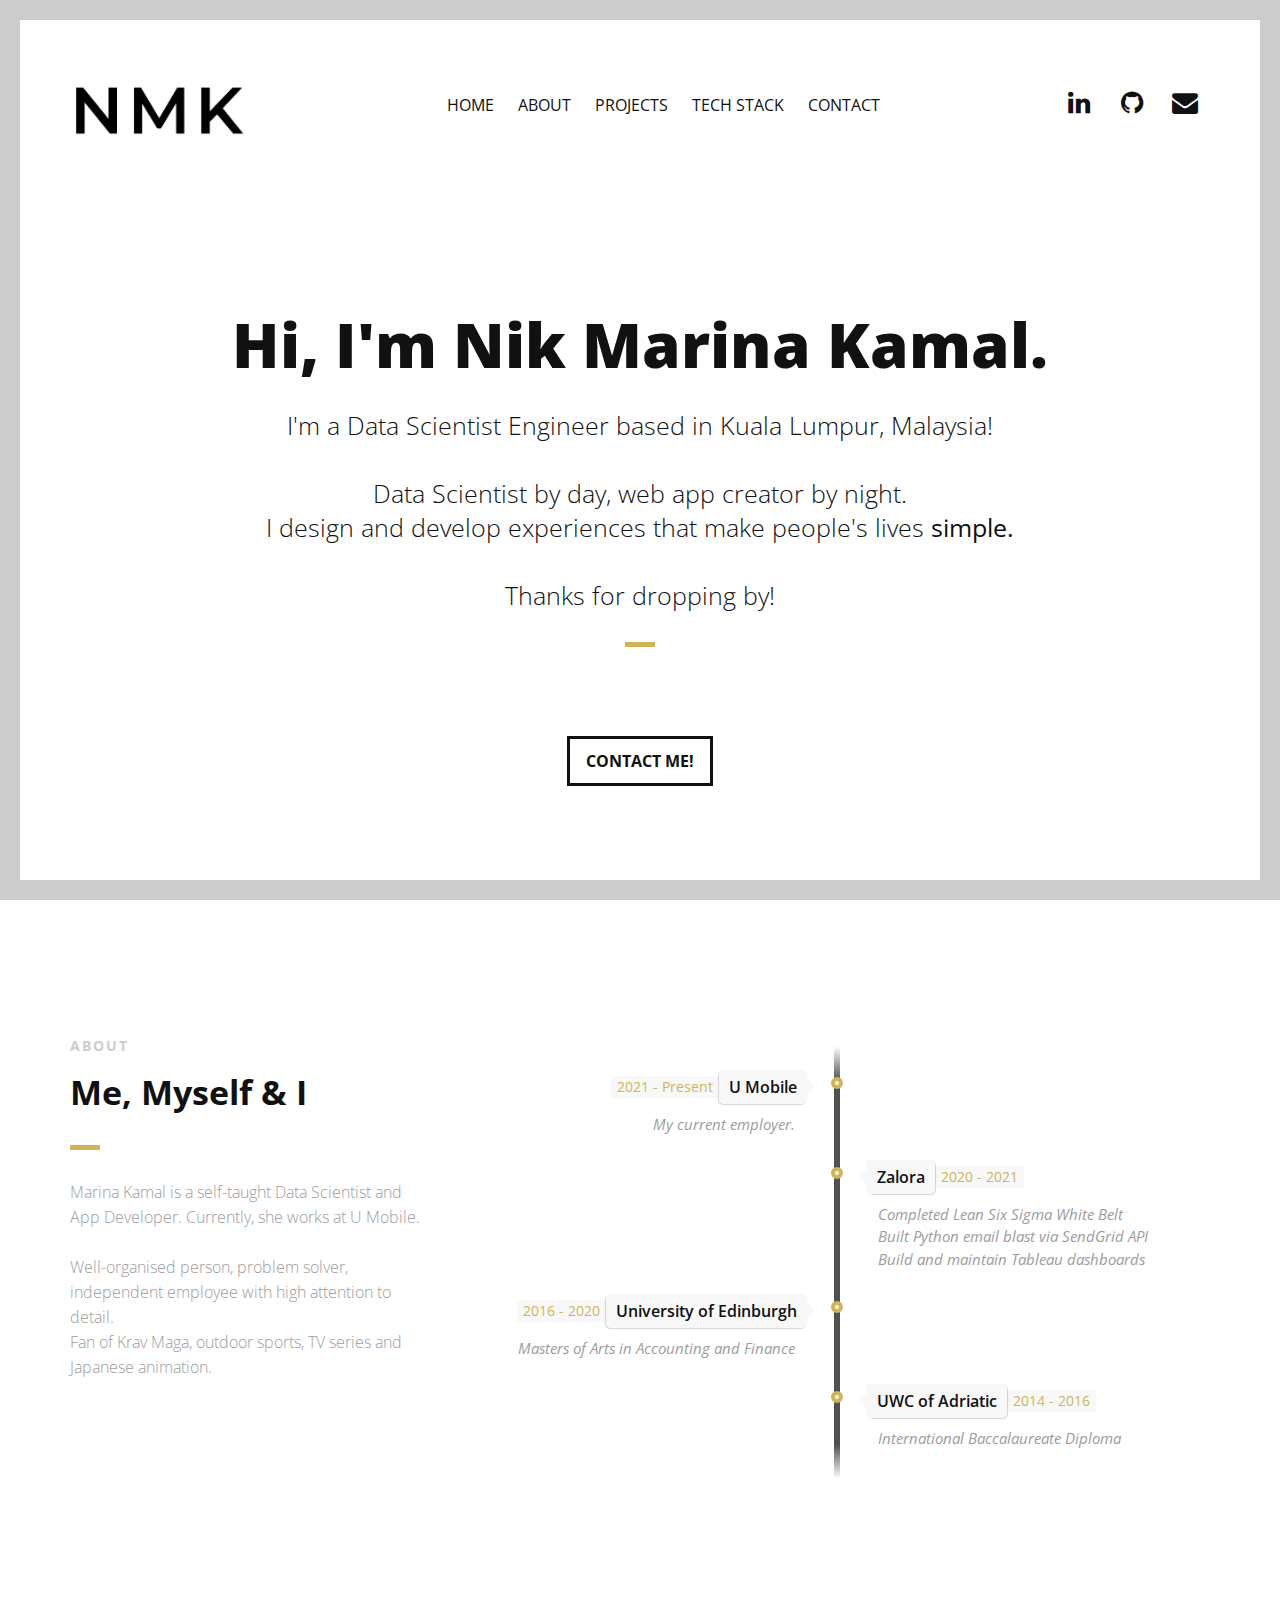
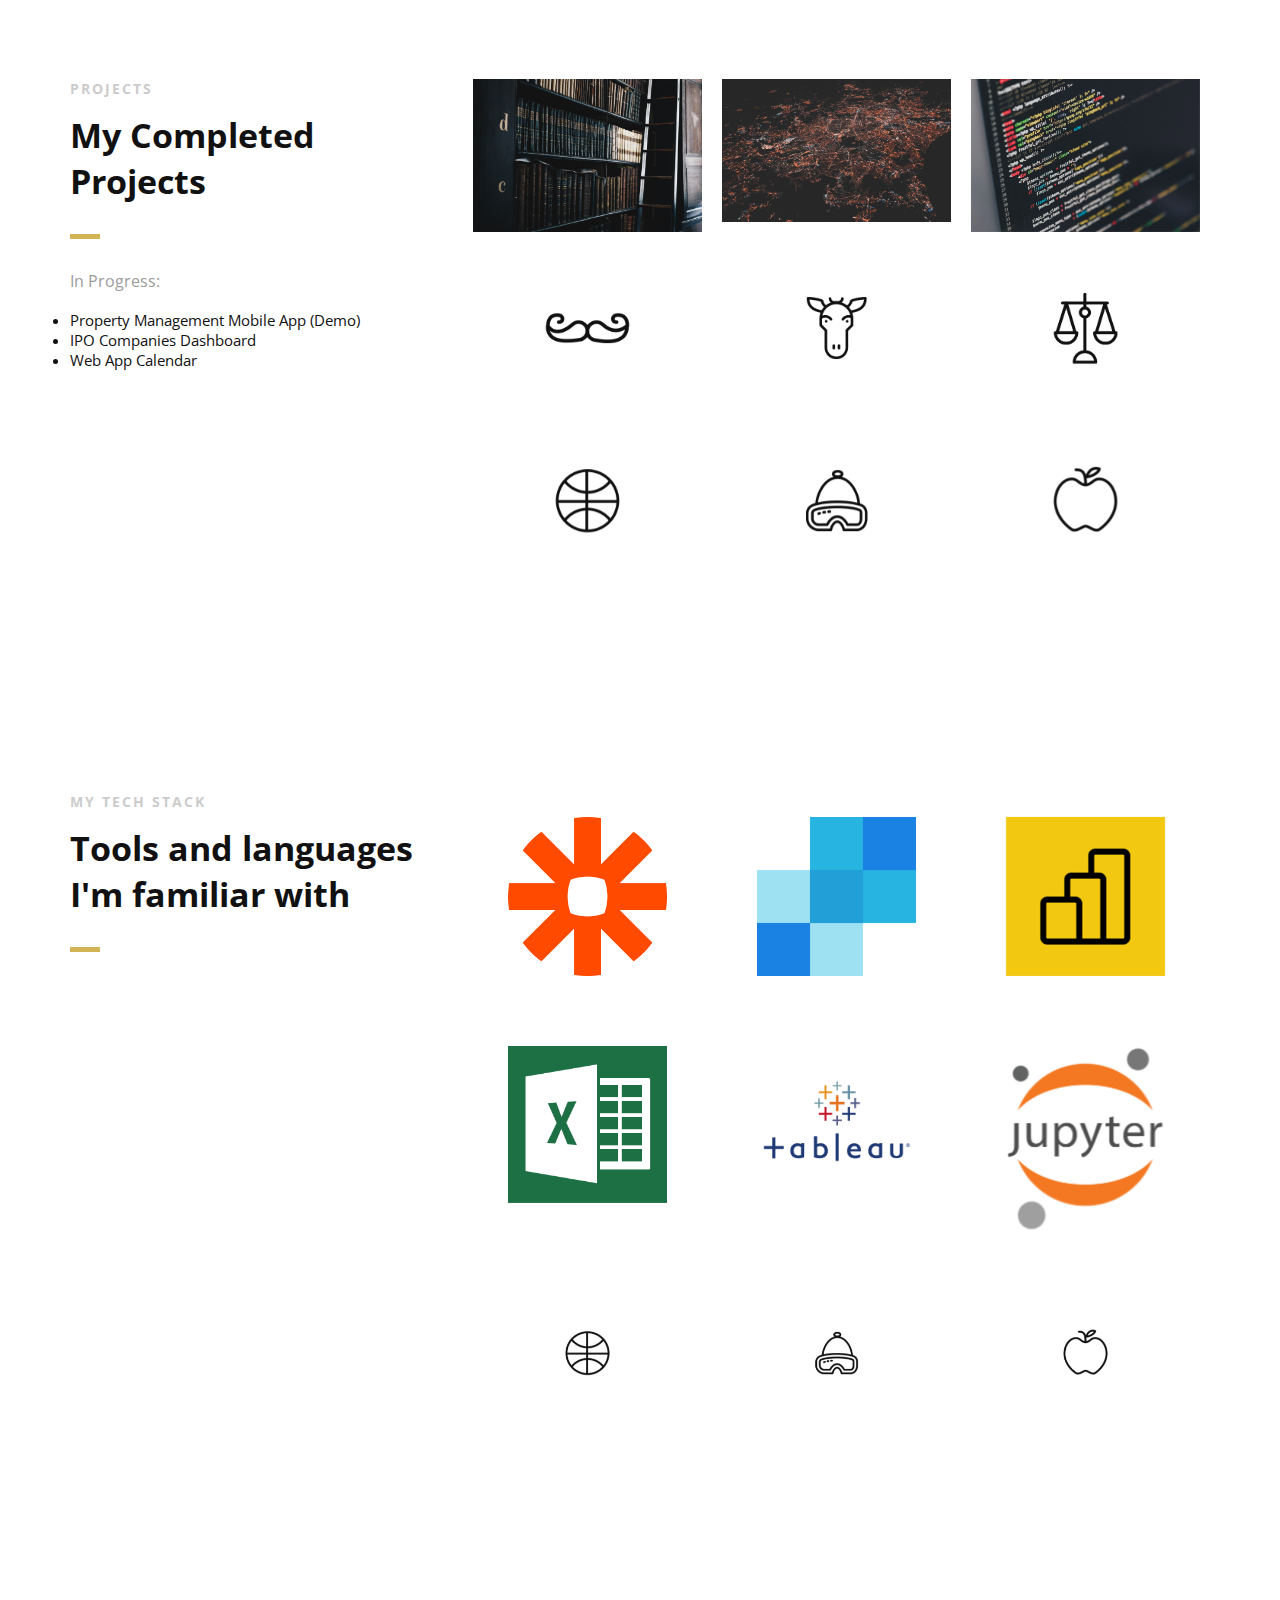
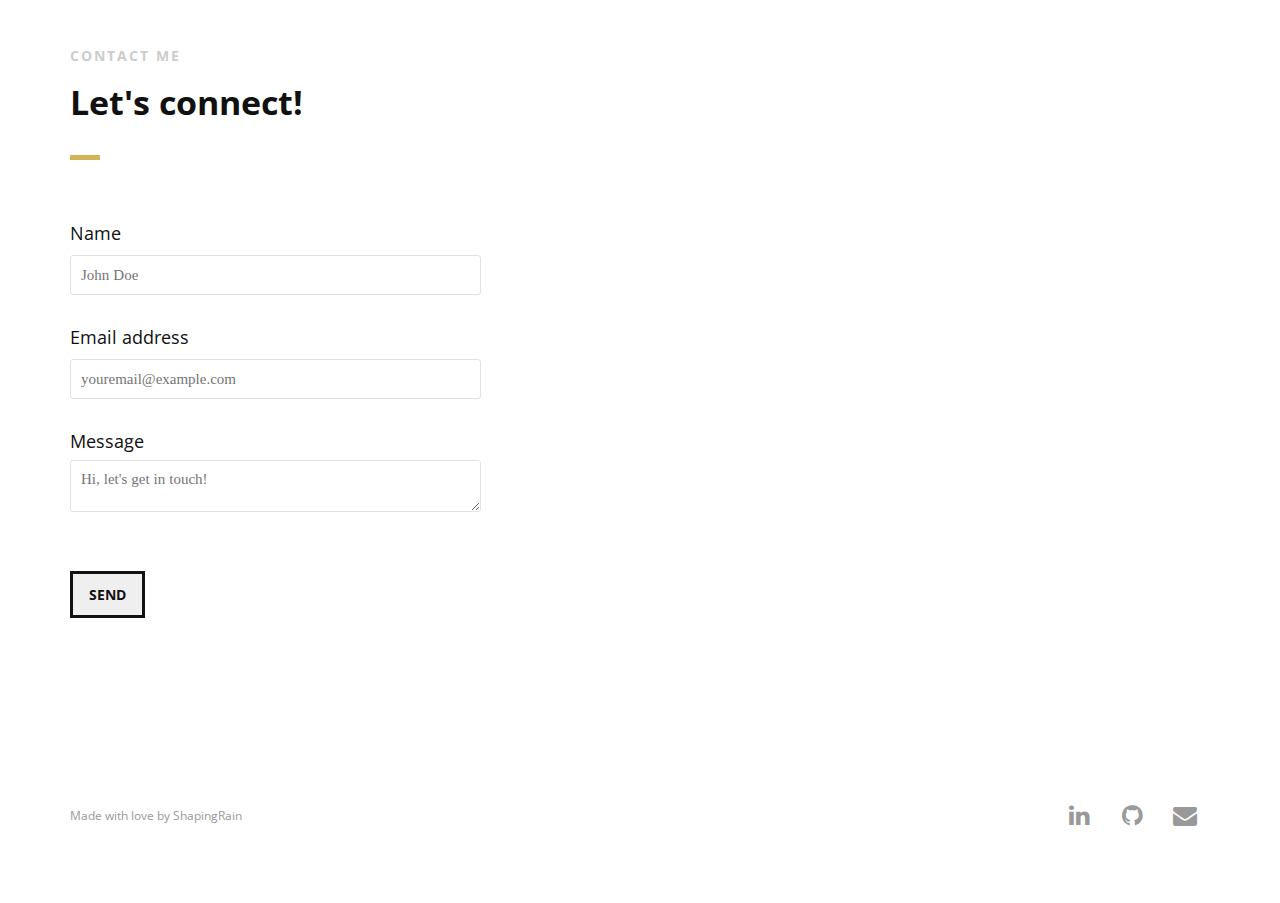
==== index.html @ ea71c7a3 "adjust background image" ====
<!DOCTYPE html>
<html>

<head lang="en">
    <meta charset="UTF-8">

    <!--Page Title-->
    <title>Data Scientist | Nik Marina K.</title>

    <!--Meta Keywords and Description-->
    <meta name="keywords" content="">
    <meta name="description" content="">
    <meta name="viewport" content="width=device-width, initial-scale=1.0, user-scalable=no" />

    <!--Favicon-->
    <link rel="shortcut icon" href="images/Group9@2x.png" title="NMK" />

    <!-- Main CSS Files -->
    <link rel="stylesheet" href="css/style.css">

    <!-- Namari Color CSS -->
    <link rel="stylesheet" href="css/namari-color.css">

    <!--Icon Fonts - Font Awesome Icons-->
    <link rel="stylesheet" href="css/font-awesome.min.css">

    <!-- Animate CSS-->
    <link href="css/animate.css" rel="stylesheet" type="text/css">

    <!--Google Webfonts-->
    <link href='https://fonts.googleapis.com/css?family=Open+Sans:400,300,600,700,800' rel='stylesheet' type='text/css'>
</head>

<body>

    <!-- Preloader -->
    <div id="preloader">
        <div id="status" class="la-ball-triangle-path">
            <div></div>
            <div></div>
            <div></div>
        </div>
    </div>
    <!--End of Preloader-->

    <div class="page-border" data-wow-duration="0.7s" data-wow-delay="0.2s">
        <div class="top-border wow fadeInDown animated" style="visibility: visible; animation-name: fadeInDown;"></div>
        <div class="right-border wow fadeInRight animated" style="visibility: visible; animation-name: fadeInRight;">
        </div>
        <div class="bottom-border wow fadeInUp animated" style="visibility: visible; animation-name: fadeInUp;"></div>
        <div class="left-border wow fadeInLeft animated" style="visibility: visible; animation-name: fadeInLeft;"></div>
    </div>

    <div id="wrapper">

        <header id="banner" class="scrollto clearfix" data-enllax-ratio=".5">
            <div id="header" class="nav-collapse">
                <div class="row clearfix">
                    <div class="col-1">

                        <!--Logo-->
                        <div id="logo">

                            <!--Logo that is shown on the banner-->
                            <img src="images/NMK@2x.png" id="banner-logo" alt="Landing Page" />
                            <!--End of Banner Logo-->

                            <!--The Logo that is shown on the sticky Navigation Bar-->
                            <img src="images/NMK@2x.png" id="navigation-logo" alt="Landing Page" />
                            <!--End of Navigation Logo-->

                        </div>
                        <!--End of Logo-->

                        <aside>

                            <!--Social Icons in Header-->
                            <ul class="social-icons">
                                <!--<li>
                                    <a target="_blank" title="Facebook" href="https://www.facebook.com/username">
                                        <i class="fa fa-facebook fa-1x"></i><span>Facebook</span>
                                    </a>
                                </li>-
                                <li>
                                    <a target="_blank" title="Google+" href="http://google.com/+username">
                                        <i class="fa fa-google-plus fa-1x"></i><span>Google+</span>
                                    </a>
                                </li>
                                <li>
                                    <a target="_blank" title="Twitter" href="http://www.twitter.com/username">
                                        <i class="fa fa-twitter fa-1x"></i><span>Twitter</span>
                                    </a>
                                </li>
                                <li>
                                    <a target="_blank" title="Instagram" href="http://www.instagram.com/username">
                                        <i class="fa fa-instagram fa-1x"></i><span>Instagram</span>
                                    </a>
                                </li>
                                <li>
                                    <a target="_blank" title="behance" href="http://www.behance.net">
                                        <i class="fa fa-behance fa-1x"></i><span>Behance</span>
                                    </a>
                                </li>-->
                                <li>
                                    <a target="_blank" title="LinkedIn"
                                        href="https://www.linkedin.com/in/nikmarinakamal/">
                                        <i class="fa fa-linkedin fa-2x"></i><span>LinkedIn</span>
                                    </a>
                                </li>
                                <li>
                                    <a target="_blank" title="Github" href="https://github.com/marinakamal">
                                        <i class="fa fa-github fa-2x"></i><span>Github</span>
                                    </a>
                                </li>
                                <li>
                                    <a target="_blank" title="Email" href="mailto:marinakamal@gmail.com">
                                        <i class="fa fa-envelope fa-2x"></i><span>Email</span>
                                    </a>
                                </li>
                            </ul>
                            <!--End of Social Icons in Header-->

                        </aside>

                        <!--Main Navigation-->
                        <nav id="nav-main" style="font-size:medium;">
                            <ul>
                                <li>
                                    <a href="#banner">Home</a>
                                </li>
                                <li>
                                    <a href="#about">About</a>
                                </li>
                                <li>
                                    <a href="#projects">Projects</a>
                                </li>
                                <li>
                                    <a href="#techstack">Tech Stack</a>
                                </li>
                                <li>
                                    <a href="#contact">Contact</a>
                                </li>
                            </ul>
                        </nav>
                        <!--End of Main Navigation-->

                        <div id="nav-trigger"><span></span></div>
                        <nav id="nav-mobile"></nav>

                    </div>
                </div>
            </div>
            <!--End of Header-->

            <!--Banner Content-->
            <div id="banner-content" class="text-center row clearfix">

                <div class="section-heading">
                    <h1>Hi, I'm Nik Marina Kamal.</h1>
                    <h2 style="font-size: 25px;">I'm a Data Scientist Engineer based in Kuala Lumpur,
                        Malaysia!<br></br>
                        Data Scientist by day, web app creator by night.<br> I design and develop experiences that
                        make
                        people's lives <b>simple.</b>
                        <br></br>Thanks for dropping by!
                    </h2>
                </div>

                <!--Call to Action-->
                <a href="#contact" class="button">CONTACT ME!</a>
                <!--End Call to Action-->
            </div>
            <!--End of Row-->
        </header>

        <!--Main Content Area-->
        <main id="content">

            <!--Introduction-->
            <section id="about" class="introduction scrollto">

                <div class="row clearfix">

                    <div class="col-3">
                        <div class="section-heading">
                            <h3>ABOUT</h3>
                            <h2 class="section-title">Me, Myself & I</h2>
                            <p class="section-subtitle">
                                Marina Kamal is a self-taught Data Scientist and App Developer.
                                Currently, she works at U Mobile. <br></br>
                                Well-organised person, problem solver, independent employee with high attention to
                                detail. <br>
                                Fan of Krav Maga, outdoor sports, TV series and Japanese animation.
                            </p>
                        </div>

                    </div>

                    <div class="col-2-3">
                        <!--Timeline-->
                        <ul class="timeline">
                            <!-- Item 1 -->
                            <li>
                                <div class="direction-l">
                                    <div class="flag-wrapper">
                                        <span class="flag">U Mobile</span>
                                        <span class="time-wrapper"><span class="time">2021 - Present</span></span>
                                    </div>
                                    <div class="desc">My current employer.</div>
                                </div>
                            </li>
                            <!-- Item 2 -->
                            <li>
                                <div class="direction-r">
                                    <div class="flag-wrapper">
                                        <span class="flag">Zalora</span>
                                        <span class="time-wrapper"><span class="time">2020 - 2021</span></span>
                                    </div>
                                    <div class="desc">Completed Lean Six Sigma White Belt <br>Built Python email blast
                                        via SendGrid API <br>Build and maintain Tableau dashboards
                                    </div>
                                </div>
                            </li>

                            <!-- Item 3 -->
                            <li>
                                <div class="direction-l">
                                    <div class="flag-wrapper">
                                        <span class="flag">University of Edinburgh</span>
                                        <span class="time-wrapper"><span class="time">2016 - 2020</span></span>
                                    </div>
                                    <div class="desc">Masters of Arts in Accounting and Finance</div>
                                </div>
                            </li>

                            <!-- Item 4 -->
                            <li>
                                <div class="direction-r">
                                    <div class="flag-wrapper">
                                        <span class="flag">UWC of Adriatic</span>
                                        <span class="time-wrapper"><span class="time">2014 - 2016</span></span>
                                    </div>
                                    <div class="desc">International Baccalaureate Diploma</div>
                                </div>
                            </li>
                        </ul>
                    </div>

                </div>


            </section>
            <!--End of Introduction-->


            <!--Projects-->
            <section id="projects" class="scrollto clearfix">
                <div class="row clearfix">

                    <div class="col-3">

                        <div class="section-heading">
                            <h3>PROJECTS</h3>
                            <h2 class="section-title">My Completed Projects</h2>
                            <p class="section-subtitle"><b>In Progress:</b>
                            <ul>
                                <li>Property Management Mobile App (Demo)</li>
                                <li>IPO Companies Dashboard</li>
                                <li>Web App Calendar</li>
                            </ul>
                            </p>
                        </div>

                    </div>

                    <div class="col-2-3">

                        <a href="#" class="col-3">
                            <div class="project-padding">
                                <img src="images/gallery-images/page-rank.jpg" alt="Page Rank" />
                                <div class="client-overlay"><span>Page Rank</span></div>
                            </div>

                        </a>
                        <a href="#" class="col-3">
                            <div class="project-padding">
                                <img src="images/gallery-images/spider.jpg" alt="Spidering" />
                                <div class="client-overlay"><span>Spidering Websites</span></div>
                            </div>

                        </a>
                        <a href="#" class="col-3">
                            <div class="project-padding">
                                <img src="images/gallery-images/personal2.jpg" alt="Personal Website" />
                                <div class="client-overlay"><span>Personal Website</span></div>
                            </div>

                        </a>
                        <a href="#" class="col-3">
                            <div class="project-padding">
                                <img src="images/company-images/company-logo4.png" alt="Company" />
                                <div class="client-overlay"><span>Mustache</span></div>
                            </div>

                        </a>
                        <a href="#" class="col-3">
                            <div class="project-padding">
                                <img src="images/company-images/company-logo5.png" alt="Company" />
                                <div class="client-overlay"><span>Goat</span></div>
                            </div>

                        </a>
                        <a href="#" class="col-3">
                            <div class="project-padding">
                                <img src="images/company-images/company-logo6.png" alt="Company" />
                                <div class="client-overlay"><span>Justice</span></div>
                            </div>

                        </a>
                        <a href="#" class="col-3">
                            <div class="project-padding">
                                <img src="images/company-images/company-logo7.png" alt="Company" />
                                <div class="client-overlay"><span>Ball</span></div>
                            </div>

                        </a>
                        <a href="#" class="col-3">
                            <div class="project-padding">
                                <img src="images/company-images/company-logo8.png" alt="Company" />
                                <div class="client-overlay"><span>Cold</span></div>
                            </div>

                        </a>

                        <a href="#" class="col-3">
                            <div class="project-padding">
                                <img src="images/company-images/company-logo9.png" alt="Company" />
                                <div class="client-overlay"><span>Cold</span></div>
                            </div>

                        </a>

                    </div>

                </div>
            </section>
            <!--End of Projects-->


            <!--Tech Stack-->
            <section id="techstack" class="scrollto clearfix">
                <div class="row clearfix">

                    <div class="col-3">

                        <div class="section-heading">
                            <h3>MY TECH STACK</h3>
                            <h2 class="section-title">Tools and languages I'm familiar with</h2>
                            <p class="section-subtitle">
                                <!--Icon Block-->
                            <div class="col-2 icon-block icon-top wow fadeInUp" data-wow-delay="0.1s">
                                <!--Icon-->
                                <div class="icon">
                                    <i class="fa fa-html5 fa-2x"></i>
                                </div>
                                <!--Icon Block Description-->
                                <div class="icon-block-description">
                                    <h4>HTML &amp; CSS3</h4>
                                </div>
                            </div>
                            <!--Icon Block-->
                            <div class="col-2 icon-block icon-top wow fadeInUp" data-wow-delay="0.1s">
                                <!--Icon-->
                                <div class="icon">
                                    <i class="fa fa-code fa-2x"></i>
                                </div>
                                <!--Icon Block Description-->
                                <div class="icon-block-description">
                                    <h4>Python, Java</h4>
                                </div>
                            </div>
                            <!--Icon Block-->
                            <div class="col-2 icon-block icon-top wow fadeInUp" data-wow-delay="0.1s">
                                <!--Icon-->
                                <div class="icon">
                                    <i class="fa fa-terminal fa-2x"></i>
                                </div>
                                <!--Icon Block Description-->
                                <div class="icon-block-description">
                                    <h4>UNIX</h4>
                                </div>
                            </div>
                            <!--Icon Block-->
                            <div class="col-2 icon-block icon-top wow fadeInUp" data-wow-delay="0.1s">
                                <!--Icon-->
                                <div class="icon">
                                    <i class="fa fa-database fa-2x"></i>
                                </div>
                                <!--Icon Block Description-->
                                <div class="icon-block-description">
                                    <h4>Oracle(PL/SQL), MSSQL(SQL Server)</h4>
                                </div>
                            </div>
                            </p>
                        </div>

                    </div>

                    <div class="col-2-3">

                        <a href="#" class="col-3">
                            <img src="images/company-images/zapier-2.png" alt="Zapier" />
                            <div class="client-overlay"><span>Zapier</span></div>
                        </a>
                        <a href="#" class="col-3">
                            <img src="images/company-images/sendgrid.png" alt="SendGrid" />
                            <div class="client-overlay"><span>SendGrid</span></div>
                        </a>
                        <a href="#" class="col-3">
                            <img src="images/company-images/powerbi.png" alt="Power BI" />
                            <div class="client-overlay"><span>Power BI</span></div>
                        </a>
                        <a href="#" class="col-3">
                            <img src="images/company-images/excel.png" alt="Excel" />
                            <div class="client-overlay"><span>Excel</span></div>
                        </a>
                        <a href="#" class="col-3">
                            <img src="images/company-images/tableau.png" alt="Tableau" />
                            <div class="client-overlay"><span>Tableau</span></div>
                        </a>
                        <a href="#" class="col-3">
                            <img src="images/company-images/jupyter.png" alt="Jupyter" />
                            <div class="client-overlay"><span>Jupyter</span></div>
                        </a>
                        <a href="#" class="col-3">
                            <img src="images/company-images/company-logo7.png" alt="Company" />
                            <div class="client-overlay"><span>Ball</span></div>
                        </a>
                        <a href="#" class="col-3">
                            <img src="images/company-images/company-logo8.png" alt="Company" />
                            <div class="client-overlay"><span>Cold</span></div>
                        </a>

                        <a href="#" class="col-3">
                            <img src="images/company-images/company-logo9.png" alt="Company" />
                            <div class="client-overlay"><span>Cold</span></div>
                        </a>

                    </div>

                </div>
            </section>
            <!--End of Tech Stack-->

            <!--Contact-->
            <section id="contact" class="scrollto clearfix">
                <div class="row clearfix">
                    <div class="col-38">

                        <div class="section-heading">
                            <h3>CONTACT ME</h3>
                            <h2 class="section-title">Let's connect!</h2>
                            <form style="margin-top:20px;" action="https://formspree.io/xqkyjpbe" method="POST">
                                <div class="fa form-group">
                                    <input type="hidden" name="_subject"
                                        value="Contact request from personal website" />
                                </div>
                                <div class="form-group">
                                    <h4><label for="inputName">Name</label></h4>
                                    <input type="text" class="fa form-control" id="inputName" name="name"
                                        placeholder="John Doe" required><br></br>
                                </div>
                                <div class="form-group">
                                    <h4><label for="inputEmail">Email address</label></h4>
                                    <input type="email" class="fa form-control" id="inputEmail"
                                        placeholder="youremail@example.com" name="_replyto" required><br></br>

                                </div>
                                <div class="form-group">
                                    <h4><label for="textarea">Message</label></h4>
                                    <textarea name="message" class="fa form-control" id="textarea"
                                        placeholder="Hi, let's get in touch!" required></textarea><br></br>
                                </div>
                                <!--Call to Action-->
                                <button class="button">SEND</button>
                                <!--End Call to Action-->
                            </form>
                            </p>
                        </div>

                    </div>
                    <div class="col-3">
                        <iframe
                            src="https://www.google.com/maps/embed?pb=!1m18!1m12!1m3!1d16202506.799719865!2d95.79665424885202!3d7.499420707766672!2m3!1f0!2f0!3f0!3m2!1i1024!2i768!4f13.1!3m3!1m2!1s0x31cc49d3e30988d7%3A0x464a4b7fda23c09a!2sKuala%20Lumpur%20City%20Centre%2C%20Kuala%20Lumpur%2C%20Federal%20Territory%20of%20Kuala%20Lumpur!5e0!3m2!1sen!2smy!4v1640424326098!5m2!1sen!2smy"
                            width="600" height="450" style="border:0;" allowfullscreen="" loading="lazy"></iframe>

                    </div>
                </div>
            </section>
            <!--End of Contact-->

        </main>
        <!--End Main Content Area-->


        <!--Footer-->
        <footer id="landing-footer" class="clearfix">
            <div class="row clearfix">

                <p id="copyright" class="col-2">Made with love by <a href="https://www.shapingrain.com">ShapingRain</a>
                </p>

                <!--Social Icons in Footer-->
                <ul class="col-2 social-icons">
                    <li>
                        <a target="_blank" title="LinkedIn" href="https://www.linkedin.com/in/nikmarinakamal/">
                            <i class="fa fa-linkedin fa-2x"></i><span>LinkedIn</span>
                        </a>
                    </li>
                    <li>
                        <a target="_blank" title="Github" href="https://github.com/marinakamal">
                            <i class="fa fa-github fa-2x"></i><span>Github</span>
                        </a>
                    </li>
                    <li>
                        <a target="_blank" title="Email" href="mailto:marinakamal@gmail.com">
                            <i class="fa fa-envelope fa-2x"></i><span>Email</span>
                        </a>
                    </li>
                    <!--<li>
                        <a target="_blank" title="Facebook" href="https://www.facebook.com/username">
                            <i class="fa fa-facebook fa-1x"></i><span>Facebook</span>
                        </a>
                    </li>
                    <li>
                        <a target="_blank" title="Google+" href="http://google.com/+username">
                            <i class="fa fa-google-plus fa-1x"></i><span>Google+</span>
                        </a>
                    </li>
                    <li>
                        <a target="_blank" title="Twitter" href="http://www.twitter.com/username">
                            <i class="fa fa-twitter fa-1x"></i><span>Twitter</span>
                        </a>
                    </li>
                    <li>
                        <a target="_blank" title="Instagram" href="http://www.instagram.com/username">
                            <i class="fa fa-instagram fa-1x"></i><span>Instagram</span>
                        </a>
                    </li>
                    <li>
                        <a target="_blank" title="behance" href="http://www.behance.net">
                            <i class="fa fa-behance fa-1x"></i><span>Behance</span>
                        </a>
                    </li>-->
                </ul>
                <!--End of Social Icons in Footer-->
            </div>
        </footer>
        <!--End of Footer-->

    </div>

    <!-- Include JavaScript resources -->
    <script src="js/jquery.1.8.3.min.js"></script>
    <script src="js/wow.min.js"></script>
    <script src="js/featherlight.min.js"></script>
    <script src="js/featherlight.gallery.min.js"></script>
    <script src="js/jquery.enllax.min.js"></script>
    <script src="js/jquery.scrollUp.min.js"></script>
    <script src="js/jquery.easing.min.js"></script>
    <script src="js/jquery.stickyNavbar.min.js"></script>
    <script src="js/jquery.waypoints.min.js"></script>
    <script src="js/images-loaded.min.js"></script>
    <script src="js/lightbox.min.js"></script>
    <script src="js/site.js"></script>


</body>

</html>
---- css/style.css ----
/* Namari Landing Page v.1.1.0 Style Index - a free landing page by shapingrain.com

1. Default and Reset styles
- 1.1 Input Elements
2. Global elements
- 2.1 Header
- 2.2 Logo
- 2.3 Buttons
- 2.4 Navigation
- 2.5 Social Elements
- 2.6 Images
3. Fonts and Headings
4. Banner
- 4.1 SignUp Form
5. Content Elements
- 5.1 Icons
- 5.2 Parallax Elements
- 5.3 Divider
- 5.4 Timeline
6. Landing Page Sections
- 6.1 Features
- 6.2 Testimonials
- 6.3 Gallery
- 6.4 Video
- 6.5 Clients
- 6.6 Pricing Table
7. Footer


/*------------------------------------------------------------------------------------------*/
/* 1. Defaults & Reset of specific styles across browsers */
/*------------------------------------------------------------------------------------------*/

*, *:before, *:after {
    -webkit-box-sizing: border-box;
    -moz-box-sizing: border-box;
    box-sizing: border-box;
}
*:after{
    margin-top: 5px;
}

body, div, dl, dt, dd, ul, ol, li, h1, h2, h3, h4, h5, h6, pre, form, blockquote, th, td {
    margin: 0;
    padding: 0;
    direction: ltr;
}

body {
    margin: 0;
    padding: 0;
    -webkit-font-smoothing: antialiased;
    overflow-x: hidden;
}

p {
    line-height: 25px;
}

.row img {
    height: auto;
    max-width: 100%;
}

a {
    text-decoration: none;
    line-height: inherit;
    -webkit-transition: opacity 0.3s ease-out;
    -moz-transition: opacity 0.3s ease-out;
    -o-transition: opacity 0.3s ease-out;
    transition: opacity 0.3s ease-out;
}

iframe {
    border: 0 !important;
}

.parallax-window {
    min-height: 400px;
    background: transparent;
}

figure {
    margin: 0;
}

/* Page Border */

.page-border {
    position: fixed;
    z-index: 999999;
    pointer-events: none;
}

.page-border .bottom-border, .page-border .left-border, .page-border .right-border, .page-border .top-border {
    background: #f3f3ef;
    position: fixed;
    z-index: 9999;
}

.page-border > .top-border, .page-border > .right-border, .page-border > .bottom-border, .page-border > .left-border {
    padding: 11px;
    background: #ccc;
}

.page-border .bottom-border, .page-border .top-border {
    width: 100%;
    padding: 10px;
    left: 0;
}

.page-border .left-border, .page-border .right-border {
    padding: 10px;
    height: 100%;
    top: 0;
}

.page-border .top-border {
    top: 0;
}

.page-border .right-border {
    right: 0;
}

.page-border .bottom-border {
    bottom: 0;
}

.page-border .left-border {
    left: 0;
}

#wrapper {
    margin:0 50px;
    padding: 50px 0;
    position: relative;
}


/* --------- 1.1 Input Elements ---------- */

input, textarea {
    border: 1px solid #e1e1e1;
    padding: 10px;
    -webkit-transition: all .3s linear;
    -moz-transition: all .3s linear;
    transition: all .3s linear;
    border-radius: 3px;
}

input {
    height: 40px;
    margin: 3px 0;
    outline: none;
    line-height: normal;
    font-size: 14px;
}

input[type="submit"] {
    cursor: pointer;
    border-style: solid;
    border-width: 2px;
    padding-top: 0;
    padding-bottom: 0;
}

select {
    border: 1px solid #e1e1e1;
    height: 40px;
    padding: 5px;
}

input:focus, textarea:focus {
    box-shadow: inset 0 1px 3px rgba(0, 0, 0, 0.1);
}

*:focus {
    outline: none;
}

/*------------------------------------------------------------------------------------------*/
/* 2. Layout Elements */
/*------------------------------------------------------------------------------------------*/

section {
    clear: both;
    overflow: hidden;
}

/* Rows and Columns */

.row {
    max-width: 1245px;
    margin: 0 auto;
    padding: 75px 0;
    position: relative;
}

.no-padding-bottom .row, .no-padding-bottom div, .no-padding-bottom.row {
    padding-bottom: 0;
}

.no-padding-top.row, .no-padding-top div {
    padding-top: 0;
}

.big-padding-top {
    padding-top: 75px !important;
}

.big-padding-bottom {
    padding-bottom: 85px !important;
}

/* Targets all elements */

[class*='col-'] {
    float: left;
    padding: 20px;
}

#techstack, #projects .col-2-3 [class*='col-'] {
    padding: 0;
}

/* Clearfix */

.clearfix:after {
    content: "";
    display: table;
    clear: both;
}

/* Main Widths */

.col-1 {
    width: 100%;
}

.col-2 {
    width: 50%;
}

.col-3 {
    width: 33.33%;
}

.col-4 {
    width: 25%;
}

.col-5 {
    width: 20%;
}

.col-6 {
    width: 16.6666666667%;
}

.col-7 {
    width: 14.2857142857%;
}

.col-8 {
    width: 12.5%;
}

.col-9 {
    width: 11.1111111111%;
}

.col-10 {
    width: 10%;
}

.col-11 {
    width: 9.09090909091%;
}

.col-12 {
    width: 8.33%;
}

.col-2-3 {
    width: 66.66%;
}

.col-3-4 {
    width: 75%;
}

.col-9-10 {
    width: 90%;
}

/* Golden Ratio */
.col-61 {
    width: 61.8%;
}

.col-38 {
    width: 38.2%;
}

/* --------- 2.1 Header --------- */

#header {
    height: 71px !important;
    overflow: visible;
    z-index: 9999;
    width: 100%;
    position: absolute !important;
}

#header .row {
    padding: 0;
}

#header aside {
    text-align: right;
}

#header ul {
    text-align: center;
}

#header li {
    display: inline-block;
    list-style: none;
    margin: 0;
}

/* --------- 2.2 Logo ---------- */

#logo {
    float: left;
    height: 71px;
    line-height: 66px;
    margin-right: 15px;
}

#logo h1, #logo h2 {
    display: inline-block;
}

#banner #logo h1 {
    font-size: 28px;
    margin-right: 10px;
    font-weight: 900;
    padding: 0;
}

#logo h2 {
    font-size: 18px;
    padding: 0;
}

#logo img {
    max-height: 80px;
    vertical-align: middle;
    margin-right: 15px;
}

#navigation-logo {
    display: none;
}

.nav-solid #logo #banner-logo {
    display: none;
}

.nav-solid #logo #navigation-logo {
    display: inline-block;
}

/* --------- 2.3 Buttons ---------- */

.call-to-action {
    padding: 35px 0 35px 0;
}

/*Style*/

.button {
    font-size: 16px;
    margin: 35px 0;
    padding: 11px 16px;
    -webkit-transition: all .3s linear;
    -moz-transition: all .3s linear;
    transition: all .3s linear;
    display: inline-block;
    border-width: 3px;
    border-style: solid;
}

/* Play Button */

#video-section {
    position:relative;
}

.play-video {
    height:110px;
    position:absolute;
    top:50%;
    margin-top:-110px;
    width:100%;
}

.play-icon {
    display: inline-block;
    font-size: 0px;
    cursor: pointer;
    margin: 45px auto;
    width: 110px;
    height: 110px;
    border-radius: 50%;
    text-align: center;
    position: relative;
    z-index: 1;
}

.play-icon:after {
    pointer-events: none;
    position: absolute;
    width: 100%;
    height: 100%;
    border-radius: 50%;
    content: '';
    -webkit-box-sizing: content-box;
    -moz-box-sizing: content-box;
    box-sizing: content-box;
}

.play-icon:before {
    font-family: 'fontawesome';
    content: '\f144';
    speak-as: none;
    font-size: 74px;
    line-height: 110px;
    font-style: normal;
    font-weight: normal;
    font-variant: normal;
    text-transform: none;
    display: block;
    -webkit-font-smoothing: antialiased;
    color:#fff;
}

.play-video .play-icon {
    background: rgba(255, 255, 255, 0.5);
    -webkit-transition: -webkit-transform ease-out 0.3s, background 0.4s;
    -moz-transition: -moz-transform ease-out 0.3s, background 0.4s;
    transition: transform ease-out 0.3s, background 0.4s;
}

.play-video .play-icon:after {
    top: 0;
    left: 0;
    padding: 0;
    z-index: -1;
    box-shadow: 0 0 0 2px rgba(255, 255, 255, 0.1);
    opacity: 0;
    -webkit-transform: scale(0.9);
    -moz-transform: scale(0.9);
    -ms-transform: scale(0.9);
    transform: scale(0.9);
}

.play-video .play-icon:hover {
    background: rgba(255, 255, 255, 0.05);
    -webkit-transform: scale(0.93);
    -moz-transform: scale(0.93);
    -ms-transform: scale(0.93);
    transform: scale(0.93);
    color: #fff;
}


/* --------- 2.4 Navigation ---------- */

#header {
    font-size: 13px;
}

#header aside {
    float: right;
}

#header nav ul {
    text-transform: uppercase;

}

#header nav a {
    height: 71px;
    line-height: 71px;
    display: block;
    padding: 0 10px;
}

#header nav a:hover {
    opacity: 0.6;
}

/*Navigation Solid*/

#header.nav-solid [class*='col-'] {
    padding: 0 20px;
}

#header.nav-solid {
    background: #fff;
    box-shadow: 2px 0px 3px rgba(0, 0, 0, 0.2);
    position: fixed !important;
    left:0;
}

#header.nav-solid nav a {
    border-bottom: 3px solid;
    border-color: #fff;
    -webkit-transition: all 0.3s ease-out;
    -moz-transition: all 0.3s ease-out;
    -o-transition: all 0.3s ease-out;
    transition: all 0.3s ease-out;
}

#header.nav-solid nav a:hover {
    opacity: 1;
}

/* Social Elements when Solid*/

#header.nav-solid .social-icons a {
    -webkit-transition: all 0.3s ease-out;
    -moz-transition: all 0.3s ease-out;
    -o-transition: all 0.3s ease-out;
    transition: all 0.3s ease-out;
    opacity: 0.5;
}

#header.nav-solid .social-icons a:hover {
    opacity: 1;
    color: #e4473c;
}

/* Responsive Nav Styling */

#nav-trigger {
    display: none;
    text-align: right;
}

#nav-trigger span {
    display: inline-block;
    width: 38px;
    height: 71px;
    color: #111;
    cursor: pointer;
    text-transform: uppercase;
    font-size: 22px;
    text-align: center;
    border-top-right-radius: 5px;
    border-top-left-radius: 5px;
    -webkit-transition: all 0.3s ease-out;
    -moz-transition: all 0.3s ease-out;
    -o-transition: all 0.3s ease-out;
    transition: all 0.3s ease-out;
}

#nav-trigger span:after {
    font-family: "fontAwesome";
    display: inline-block;
    width: 38px;
    height: 71px;
    line-height: 75px;
    text-align: center;
    content: "\f0c9";
    border-top-right-radius: 5px;
    border-top-left-radius: 5px;
}

#nav-trigger span.open:after {
    content: "\f00d";
}

#nav-trigger span:hover, .nav-solid #nav-trigger span.open:hover, .nav-solid #nav-trigger span:hover {
    opacity: 0.6;
}

#nav-trigger span.open, #nav-trigger span.open:hover {
    color: #111;
}

.nav-solid #nav-trigger span.open:hover {
    color: #999;
}

.nav-solid #nav-trigger span {
    color: #999;
    opacity: 1;
}

nav#nav-mobile {
    position: relative;
    display: none;
}

nav#nav-mobile ul {
    display: none;
    list-style-type: none;
    position: absolute;
    left: 0;
    right: 0;
    margin-left: -20px;
    margin-right: -20px;
    padding-top: 10px;
    padding-bottom: 10px;
    text-align: center;
    background-color: #fff;
    box-shadow: 0 5px 3px rgba(0, 0, 0, 0.2);
}

nav#nav-mobile ul:after {
    display: none;
}

nav#nav-mobile li {
    margin: 0 20px;
    float: none;
    text-align: left;
    border-bottom: 1px solid #e1e1e1;
}

nav#nav-mobile li:last-child {
    border-bottom: none;
}

.nav-solid nav#nav-mobile li {
    border-top: 1px solid #e1e1e1;
    border-bottom: none;
}

nav#nav-mobile a {
    display: block;
    padding: 12px 0;
    color: #333;
    width: 100%;
    height: auto;
    line-height: normal;
    display: block;
    border-bottom: none !important;
    -webkit-transition: all 0.3s ease-out;
    -moz-transition: all 0.3s ease-out;
    -o-transition: all 0.3s ease-out;
    transition: all 0.3s ease-out;
}

nav#nav-mobile a:hover {
    background: #fafafa;
    opacity: 1;
}

/* --------- 2.5 Social Elements ---------- */

#header .col-4 {
    text-align: right;
}

.social-icons {
    display: inline-block;
    list-style: none;
}

.social-icons a {
    display: inline-block;
    width: 50px;
    text-align: center;
}

.social-icons a:hover {
    opacity: 0.7;
}

.social-icons span {
    display: none;
}

#header .social-icons {
    margin-top: 20px;
}

/* --------- 2.6 Images ---------- */

/*Alignment*/

img {
    vertical-align: top;
}

.image-center {
    display: block;
    margin: 0 auto;
}

a img {
    border: none;
    -webkit-transition: all 0.3s ease-out;
    -moz-transition: all 0.3s ease-out;
    -o-transition: all 0.3s ease-out;
    transition: all 0.3s ease-out;
    -webkit-backface-visibility: hidden;
}

a img:hover {
    opacity: 0.7;
}

/*------------------------------------------------------------------------------------------*/
/* 3. Fonts */
/*------------------------------------------------------------------------------------------*/

h1 {
    padding: 20px 0;
}

h2 {
    padding: 14px 0;
}

h3 {
    padding: 10px 0;
}

h4 {
    padding: 7px 0;
}

h5 {
    padding: 7px 0;
}

h6 {
    padding: 7px 0;
}

/* Text Alignment */

.text-left {
    text-align: left;
}

.text-center {
    text-align: center;
}

.text-right {
    text-align: right;
}

/* Section Headings */

.section-heading {
    padding: 0 0 15px 0;
}

.section-subtitle {
    font-size: 18px;
    padding-top: 0;
}

.section-heading h3 {
    font-size: 14px;
    font-weight: bold;
    color: #ccc;
    letter-spacing: 2px;
    padding-bottom: 0;
}

/*------------------------------------------------------------------------------------------*/
/* 4. Banner */
/*------------------------------------------------------------------------------------------*/

#banner {
    background-size: cover;
}

#banner-content.row {
    padding-top: 170px;
    padding-bottom: 100px;
}

#banner h1 {
    padding-top: 5%;
}

#banner .section-heading:before {
    content: "";
    display: block;
    width: 30px;
    height: 5px;
    margin-top: 30px;
}



/*------------------------------------------------------------------------------------------*/
/* 5. Content Elements */
/*------------------------------------------------------------------------------------------*/

/* --------- 5.1 Icons ---------- */

/*Font Icon sizes*/

.fa-1x {
    font-size: 15px !important;
}

/*Icon Block*/

.icon-block {
    position: relative;
}

.icon-block h4 {
    font-weight: bold;
    padding-top: 0;
}

.icon-block .icon {
    position: absolute;
}

.icon-block p {
    margin-top: 0;
}

/* Icon Left*/

.icon-left .icon {
    left: 15;
}

.icon-left .icon-block-description {
    padding-left: 53px;
}

/* Icon Right */

.icon-right .icon {
    right: 15;
}

.icon-right .icon-block-description {
    padding-right: 53px;
}

/* Icon Above */

.icon-top {
    display: block;
}

.icon-top .icon {
    position: relative;
    display: block;
}

.icon-top .icon-block-description {
    padding-top: 25px;
}

/* --------- 5.2 Parallax Elements ---------- */

.banner-parallax-1, .banner-parallax-2, .banner-parallax-3 {
    min-height: 350px;
}

/* --------- 5.3 Divider ---------- */

.divider {
    position: relative;
    width: 40%;
    height: 20px;
    line-height: 20px;
    margin: 10px auto 5px auto;
    clear: both;
    text-align: center;
}

.divider-inner {
    position: absolute;
    height: 1px;
    width: 100%;
    top: 50%;
    margin-top: -1px;
    border-top: 1px solid;
    border-color: #e1e1e1;
}

.divider i {
    background: #fff;
    position: relative;
    top: -11px;
    padding: 0 5px 0 5px;
    color: #e1e1e1;
}
/* --------- 5.4 Timeline ---------- */
.timeline {
    position: relative;
    width: 660px;
    margin: 0 auto;
    margin-top: 20px;
    padding: 1em 0;
    list-style-type: none;
  }
  
  .timeline:before {
    position: absolute;
    left: 50%;
    top: 0;
    content: ' ';
    display: block;
    width: 6px;
    height: 100%;
    margin-left: -3px;
    background: rgb(80,80,80);
    background: -moz-linear-gradient(top, rgba(80,80,80,0) 0%, rgb(80,80,80) 8%, rgb(80,80,80) 92%, rgba(80,80,80,0) 100%);
    background: -webkit-gradient(linear, left top, left bottom, color-stop(0%,rgba(30,87,153,1)), color-stop(100%,rgba(125,185,232,1)));
    background: -webkit-linear-gradient(top, rgba(80,80,80,0) 0%, rgb(80,80,80) 8%, rgb(80,80,80) 92%, rgba(80,80,80,0) 100%);
    background: -o-linear-gradient(top, rgba(80,80,80,0) 0%, rgb(80,80,80) 8%, rgb(80,80,80) 92%, rgba(80,80,80,0) 100%);
    background: -ms-linear-gradient(top, rgba(80,80,80,0) 0%, rgb(80,80,80) 8%, rgb(80,80,80) 92%, rgba(80,80,80,0) 100%);
    background: linear-gradient(to bottom, rgba(80,80,80,0) 0%, rgb(80,80,80) 8%, rgb(80,80,80) 92%, rgba(80,80,80,0) 100%);
    
    z-index: 5;
  }
  
  .timeline li {
    padding: 1em 0;
  }
  
  .timeline li:after {
    content: "";
    display: block;
    height: 0;
    clear: both;
    visibility: hidden;
  }
  
  .direction-l {
    position: relative;
    width: 300px;
    float: left;
    text-align: right;
  }
  
  .direction-r {
    position: relative;
    width: 300px;
    float: right;
  }
  
  .flag-wrapper {
    position: relative;
    display: inline-block;
    
    text-align: center;
  }
  
  .flag {
    position: relative;
    display: inline;
    background: rgb(248,248,248);
    padding: 6px 10px;
    border-radius: 5px;
    font-size: 16px;
    font-weight: 600;
    text-align: left;
  }
  
  .direction-l .flag {
    -webkit-box-shadow: -1px 1px 1px rgba(0,0,0,0.15), 0 0 1px rgba(0,0,0,0.15);
    -moz-box-shadow: -1px 1px 1px rgba(0,0,0,0.15), 0 0 1px rgba(0,0,0,0.15);
    box-shadow: -1px 1px 1px rgba(0,0,0,0.15), 0 0 1px rgba(0,0,0,0.15);
  }
  
  .direction-r .flag {
    -webkit-box-shadow: 1px 1px 1px rgba(0,0,0,0.15), 0 0 1px rgba(0,0,0,0.15);
    -moz-box-shadow: 1px 1px 1px rgba(0,0,0,0.15), 0 0 1px rgba(0,0,0,0.15);
    box-shadow: 1px 1px 1px rgba(0,0,0,0.15), 0 0 1px rgba(0,0,0,0.15);
  }
  
  .direction-l .flag:before,
  .direction-r .flag:before {
    position: absolute;
    top: 50%;
    right: -36px;
    content: ' ';
    display: block;
    width: 12px;
    height: 12px;
    margin-top: -10px;
    background: #fff;
    border-radius: 10px;
    border: 4px solid #D2B356;
    z-index: 10;
  }
  
  .direction-r .flag:before {
    left: -36px;
  }
  
  .direction-l .flag:after {
    content: "";
    position: absolute;
    left: 100%;
    top: 50%;
    height: 0;
    width: 0;
    margin-top: -8px;
    border: solid transparent;
    border-left-color: rgb(248,248,248);
    border-width: 8px;
    pointer-events: none;
  }
  
  .direction-r .flag:after {
    content: "";
    position: absolute;
    right: 100%;
    top: 50%;
    height: 0;
    width: 0;
    margin-top: -8px;
    border: solid transparent;
    border-right-color: rgb(248,248,248);
    border-width: 8px;
    pointer-events: none;
  }
  
  .time-wrapper {
    display: inline;
    
    line-height: 1em;
    font-size: 14px;
    color: #D2B356;
    vertical-align: middle;
  }
  
  .direction-l .time-wrapper {
    float: left;
  }
  
  .direction-r .time-wrapper {
    float: right;
  }
  
  .time {
    display: inline-block;
    padding: 4px 6px;
    background: rgb(248,248,248);
  }
  
  .desc {
    margin: 1em 0.75em 0 0;
    color: #9C9C9C;
    font-size: 15px;
    font-style: italic;
    line-height: 1.5em;
  }
  
  .direction-r .desc {
    margin: 1em 0 0 0.75em;
  }
  
  /* ================ Timeline Media Queries ================ */
  
  @media screen and (max-width: 660px) {
  
  .timeline {
       width: 100%;
      padding: 4em 0 1em 0;
  }

  #banner {
      background-position: auto;
  }
  
  .timeline li {
      padding: 2em 0;
  }
  
  .direction-l,
  .direction-r {
      float: none;
      width: 100%;
  
      text-align: center;
  }
  
  .flag-wrapper {
      text-align: center;
  }
  
  .flag {
      background: rgb(255,255,255);
      z-index: 15;
  }
  
  .direction-l .flag:before{
    position: absolute;
    top: -30px;
      left: 55%;
      content: ' ';
      display: block;
      width: 12px;
      height: 12px;
      margin-left: -9px;
      background: #fff;
      border-radius: 10px;
      border: 4px solid #D2B356;
      z-index: 10;
  }

  .direction-r .flag:before{
    position: absolute;
    top: -30px;
      left: 50%;
      content: ' ';
      display: block;
      width: 12px;
      height: 12px;
      margin-left: -9px;
      background: #fff;
      border-radius: 10px;
      border: 4px solid #D2B356;
      z-index: 10;
  }
  
  .direction-l .flag:after,
  .direction-r .flag:after {
      content: "";
      position: absolute;
      left: 50%;
      top: -8px;
      height: 0;
      width: 0;
      margin-left: -8px;
      border: solid transparent;
      border-bottom-color: rgb(255,255,255);
      border-width: 8px;
      pointer-events: none;
  }
  
  .time-wrapper {
      display: block;
      position: relative;
      margin: 4px 0 0 0;
      z-index: 14;
  }
  
  .direction-l .time-wrapper {
      float: none;
  }
  
  .direction-r .time-wrapper {
      float: none;
  }
  
  .desc {
      position: relative;
      margin: 1em 0 0 0;
      padding: 1em;
      background: rgb(245,245,245);
      -webkit-box-shadow: 0 0 1px rgba(0,0,0,0.20);
      -moz-box-shadow: 0 0 1px rgba(0,0,0,0.20);
      box-shadow: 0 0 1px rgba(0,0,0,0.20);
      
    z-index: 15;
  }
  
  .direction-l .desc,
  .direction-r .desc {
      position: relative;
      margin: 1em 1em 0 1em;
      padding: 1em;
      
    z-index: 15;
  }
  
  }
  
  @media screen and (min-width: 400px) and (max-width: 660px) {
  
  .direction-l .desc,
  .direction-r .desc {
      margin: 1em 4em 0 4em;
  }
  #banner {
    background-position: contain center;
    }
  
  }

/*------------------------------------------------------------------------------------------*/
/* 6. Landing Page Sections */
/*------------------------------------------------------------------------------------------*/

/* --------- 6.1 Introduction ---------- */

.introduction img.featured {
    padding: 55px 0 0 0;
}

/* --------- 6.2 Features ---------- */

.features.row {
    padding-left: 5%;
    padding-right: 5%;
}

.features div:nth-child(4) {
    clear: both;
}

/* --------- 6.3 Testimonials ---------- */

.testimonial {
    padding: 15px;
}

blockquote {
    position: relative;
}

.testimonial img {
    max-height: 120px;
    border-radius: 250em;
}

.testimonial footer {
    padding-top: 12px;
}

/* Style Classic - Avatar above Testimonial */

.testimonial.classic img {
    display: inline-block;
    margin-bottom: 25px;
}

.testimonial.classic q {
    display: block;
}

.testimonial.classic footer:before {
    display: block;
    content: "";
    width: 30px;
    height: 4px;
    margin: 10px auto 15px auto;
}

/* Style Big */

.testimonial.bigtest {
    padding-top: 0;
}

.testimonial.bigtest q {
    font-size: 22px;
}

/* --------- 6.4 Projects ---------- */

#projects img {
    max-height: 300px;
}

#projects [class*='col-'] {
    padding: 20px;
}
/*
#projects a {
    display: inline-block;
    position: relative;
    overflow: hidden;
}

#projects a:hover img {
    opacity: 0.15;
    -moz-backface-visibility: hidden;
}

#projects a:before {
    font-size: 2.2em;
    font-style: normal;
    font-weight: normal;
    text-align: center;
    content: "+";
    width: 70px;
    height: 70px;
    border-radius: 100em;
    display: block;
    position: absolute;
    top: 55%;
    left: 50%;
    line-height: 72px;
    margin: -35px 0 0 -35px;
    opacity: 0;
    -webkit-transition: all .2s linear;
    -moz-transition: all .2s linear;
    transition: all .2s linear;
    vertical-align: middle;
}

#projects a:hover:before {
    opacity: 1;
    top: 50%;
    left: 50%;
}*/

/**
 * Featherlight – ultra slim jQuery lightbox
 * Version 1.3.3 - http://noelboss.github.io/featherlight/
 *
 * Copyright 2015, Noël Raoul Bossart (http://www.noelboss.com)
 * MIT Licensed.
**/
@media all {
    .featherlight {
        display: none;

        /* dimensions: spanning the background from edge to edge */
        position: fixed;
        top: 0;
        right: 0;
        bottom: 0;
        left: 0;
        z-index: 2147483647; /* z-index needs to be >= elements on the site. */

        /* position: centering content */
        text-align: center;

        /* insures that the ::before pseudo element doesn't force wrap with fixed width content; */
        white-space: nowrap;

        /* styling */
        cursor: pointer;
        background: #333;
        /* IE8 "hack" for nested featherlights */
        background: rgba(0, 0, 0, 0);
    }

    /* support for nested featherlights. Does not work in IE8 (use JS to fix) */
    .featherlight:last-of-type {
        background: rgba(0, 0, 0, 0.8);
    }

    .featherlight:before {
        /* position: trick to center content vertically */
        content: '';
        display: inline-block;
        height: 100%;
        vertical-align: middle;
        margin-right: -0.25em;
    }

    .featherlight .featherlight-content {

        /* position: centering vertical and horizontal */
        text-align: left;
        vertical-align: middle;
        display: inline-block;

        /* dimensions: cut off images */
        overflow: auto;
        padding: 25px 0;
        border-bottom: 25px solid transparent;

        /* dimensions: handling small or empty content */
        min-width: 30%;

        /* dimensions: handling large content */
        margin-left: 5%;
        margin-right: 5%;
        max-height: 95%;

        /* styling */
        cursor: auto;

        /* reset white-space wrapping */
        white-space: normal;
    }

    /* contains the content */
    .featherlight .featherlight-inner {
        /* make sure its visible */
        display: block;
    }

    .featherlight .featherlight-close-icon {
        /* position: centering vertical and horizontal */
        position: absolute;
        z-index: 9999;
        top: 25px;
        right: 25px;

        /* dimensions: 25px x 25px */
        line-height: 25px;
        width: 25px;

        /* styling */
        cursor: pointer;
        text-align: center;
        color: #fff;
        font-family: "fontawesome";
        font-size: 22px;
        opacity: 0.5;
        -webkit-transition: all 0.3s ease-out;
        -moz-transition: all 0.3s ease-out;
        -o-transition: all 0.3s ease-out;
        transition: all 0.3s ease-out;
    }

    .featherlight .featherlight-close-icon:hover {
        opacity: 1;
    }

    .featherlight .featherlight-image {
        /* styling */
        max-height: 100%;
        max-width:100%;
    }

    .featherlight-iframe .featherlight-content {
        /* removed the border for image croping since iframe is edge to edge */
        border-bottom: 0;
        padding: 0;
    }

    .featherlight iframe {
        /* styling */
        border: none;
    }
}

/* handling phones and small screens */
@media only screen and (max-width: 1024px) {
    .featherlight .featherlight-content {
        /* dimensions: maximize lightbox with for small screens */
        margin-left: 10px;
        margin-right: 10px;
        max-height: 98%;

        padding: 10px 10px 0;
        border-bottom: 10px solid transparent;
    }

}

/* Gallery Styling */
@media all {
    .featherlight-next,
    .featherlight-previous {
        font-family: "fontawesome";
        font-size: 22px;
        display: block;
        position: absolute;
        top: 25px;
        right: 0;
        bottom: 0;
        left: 80%;
        cursor: pointer;
        /* preventing text selection */
        -webkit-touch-callout: none;
        -webkit-user-select: none;
        -khtml-user-select: none;
        -moz-user-select: none;
        -ms-user-select: none;
        user-select: none;
        /* IE9 hack, otherwise navigation doesn't appear */
        background: rgba(0, 0, 0, 0);
        -webkit-transition: all 0.3s ease-out;
        -moz-transition: all 0.3s ease-out;
        -o-transition: all 0.3s ease-out;
        transition: all 0.3s ease-out;
    }

    .featherlight-previous {
        left: 0;
        right: 80%;
    }

    .featherlight-next span,
    .featherlight-previous span {
        display: inline-block;
        opacity: 0.3;
        position: absolute;
        top: 50%;
        width: 100%;
        font-size: 80px;
        line-height: 80px;

        /* center vertically */
        margin-top: -40px;
        color: #fff;
        font-style: normal;
        font-weight: normal;
        -webkit-transition: all 0.3s ease-out;
        -moz-transition: all 0.3s ease-out;
        -o-transition: all 0.3s ease-out;
        transition: all 0.3s ease-out;
    }

    .featherlight-next span {
        text-align: right;
        left: auto;
        right: 7%;
    }

    .featherlight-previous span {
        text-align: left;
        left: 7%;
    }

    .featherlight-next:hover span,
    .featherlight-previous:hover span {
        display: inline-block;
        opacity: 1;
    }

    /* Hide navigation while loading */
    .featherlight-loading .featherlight-previous, .featherlight-loading .featherlight-next {
        display: none;
    }
}

/* Always display arrows on touch devices */
@media only screen and (max-device-width: 1024px) {
    .featherlight-next:hover,
    .featherlight-previous:hover {
        background: none;
    }

    .featherlight-next span,
    .featherlight-previous span {
        display: block;
    }
}

/* handling phones and small screens */
@media only screen and (max-width: 1024px) {
    .featherlight-next,
    .featherlight-previous {
        top: 10px;
        right: 10px;
        left: 85%;
    }

    .featherlight-previous {
        left: 10px;
        right: 85%;
    }

    .featherlight-next span,
    .featherlight-previous span {
        margin-top: -30px;
        font-size: 40px;
    }
}

/* --------- 6.5 Video ---------- */

#video-box {
    color:#fff;
    position:relative;
    overflow:hidden;
    text-align:center;
}

.video_container, .easyContainer {
    position: relative;
    padding-bottom: 56.25%; /* 16/9 ratio */
    margin: 0;
    padding-top: 0; /* IE6 workaround*/
    height: 0;
    overflow: hidden;
}

.video_container iframe, .video_container object, .video_container embed {
    position: absolute;
    top: 0;
    left: 0;
    width: 100% !important;
    height: 100% !important;
}

.slvj-lightbox iframe, .slvj-lightbox object, .slvj-lightbox embed {
    width: 100% !important;
    height: 529px !important;
}

.videojs-background-wrap {
    overflow: hidden;
    position: absolute;
    height: 100%;
    width: 100%;
    top: 0;
    left: 0;
    z-index: -998;
}

#slvj-window {
    width: 100%;
    min-height: 100%;
    z-index: 9999999999;
    background: rgba(0, 0, 0, 0.8);
    position: fixed;
    top: 0;
    left: 0;
}

#slvj-window,
#slvj-window * {
    -webkit-box-sizing: border-box;
    -moz-box-sizing: border-box;
    box-sizing: border-box;
}

#slvj-background-close {
    width: 100%;
    min-height: 100%;
    z-index: 31;
    position: fixed;
    top: 0;
    left: 0;
}

#slvj-back-lightbox {
    max-width: 940px;
    max-height: 529px;
    z-index: 32;
    text-align: center;
    margin: 0 auto;
}

.slvj-lightbox {
    width: 100%;
    height: 100%;
    margin: 0;
    z-index: 53;
}

#slvj-close-icon:before {
    font-family: "fontawesome";
    color: #fff;
    content: '\f00d';
    font-size: 22px;
    opacity: 0.5;
    -webkit-transition: all 0.3s ease-out;
    -moz-transition: all 0.3s ease-out;
    -o-transition: all 0.3s ease-out;
    transition: all 0.3s ease-out;
    z-index: 99999;
    height: 22px;
    width: 22px;
    position: absolute;
    top: 15px;
    right: 15px;
    cursor: pointer;
}

#slvj-close-icon:before:hover {
    opacity: 1;
    cursor: pointer;
}

/* --------- 6.6 Clients ---------- */

#techstack a, #projects a {
    display: block;
    text-align: center;
    position: relative;
    text-transform: uppercase;
    font-weight: bold;
    color: #fff;
}

#techstack img {
    display: inline-block;
    padding: 15px 25px;
}

.client-overlay {
    background: rgba(0, 0, 0, 0.8);
    position: absolute;
    top: 0;
    right: 0;
    bottom: 0;
    left: 0;
    width: 100%;
    height: 100%;
    opacity: 0;
    -webkit-transition: all 0.3s ease-out;
    -moz-transition: all 0.3s ease-out;
    -o-transition: all 0.3s ease-out;
    transition: all 0.3s ease-out;
}

#techstack a:hover .client-overlay, #projects a:hover .client-overlay {
    opacity: 1;
}

.client-overlay span {
    position: absolute;
    top: 48%;
    left: 0;
    width: 100%;
    text-align: center;
    display: inline-block;
}

.project-padding {
    padding-top: 10px;
    padding-bottom: 10px;
    padding-left: 10px;
    padding-right: 10px;
}
/* --------- Form -------------*/
.form-control {
    width: 100%;

}


/* -------End of Form ---------*/
/* --------- 6.7 Pricing Table ---------- */

.pricing-block-content {
    background: #fff;
    padding: 25px 0 25px 0;
    box-shadow: 0px 1px 2px rgba(0, 0, 0, 0.07);
    transition: all 0.2s ease-in-out 0s;
    position: relative;
    border: 10px solid #fff;
}


.pricing-block ul {
    list-style: none;
    margin: 25px 0 25px 0;
}

.pricing-block li {
    padding: 14px 0;
    border-bottom: 1px dotted #e1e1e1;
}

.pricing-block li:last-of-type {
    border:none;
}

.pricing-block h3 {
    font-size:17px;
    text-transform:uppercase;
    padding-bottom:0;
}

.pricing-sub {
    font-style: italic;
    color:#ccc;
    margin:0 0 25px 0;
}

/*Price*/

.pricing {
    background: #f5f5f5;
    padding: 25px;
    position: relative;
}

.price {
    display: inline-block;
    font-size: 62px;
    font-weight: 700;
    position: relative;
}

.price span {
    position: absolute;
    top: 0;
    left: -20px;
    font-size: 22px;
}

.pricing  p {
    font-style:italic;
    color:#b4b4b4;
    line-height:auto;
    margin:0;
}



/*------------------------------------------------------------------------------------------*/
/* 7. Footer */
/*------------------------------------------------------------------------------------------*/

#landing-footer {
    clear: both;
}

#landing-footer .row {
    padding: 0;
}

#landing-footer p {
    margin: 0;
}

#landing-footer ul {
    list-style: none;
    text-align: right;
}

#landing-footer li {
    display: inline-block;
}

/* Scroll Up */

#scrollUp {
    bottom: 15px;
    right: 30px;
    width: 70px;
    height: 80px;
    margin-bottom: -10px;
    padding: 0 5px 20px 5px;
    text-align: center;
    text-decoration: none;
    color: #fff;
    -webkit-transition: margin-bottom 150ms linear;
    -moz-transition: margin-bottom 150ms linear;
    -o-transition: margin-bottom 150ms linear;
    transition: margin-bottom 150ms linear;
}

#scrollUp:hover {
    margin-bottom: 0;
}

#scrollUp:before {
    background: #ccc;
    font-family: "fontawesome";
    font-size: 2.4em;
    font-style: normal;
    font-weight: normal;
    text-align: center;
    color: #fff;
    width: 45px;
    height: 45px;
    display: inline-block;
    line-height: 45px;
    content: "\f106";
    opacity: 1;
}

/*Preloader*/

#preloader {
    position: fixed;
    top: 0;
    left: 0;
    right: 0;
    bottom: 0;
    background-color: #fff; /* change if the mask should have another color then white */
    z-index: 99999; /* makes sure it stays on top */
}

#status {
    width: 110px;
    height: 110px;
    position: absolute;
    left: 50%; /* centers the loading animation horizontally one the screen */
    top: 50%; /* centers the loading animation vertically one the screen */
    background-position: center;
    margin: -55px 0 0 -55px; /* is width and height divided by two */
    text-align: center;
}

/*!
 * Load Awesome v1.1.0 (http://github.danielcardoso.net/load-awesome/)
 * Copyright 2015 Daniel Cardoso <@DanielCardoso>
 * Licensed under MIT
 */
.la-ball-triangle-path,
.la-ball-triangle-path > div {
    position: relative;
    -webkit-box-sizing: border-box;
    -moz-box-sizing: border-box;
    box-sizing: border-box;
}

.la-ball-triangle-path {
    display: block;
    font-size: 0;
    color: #fff;
}

.la-ball-triangle-path.la-dark {
    color: #333;
}

.la-ball-triangle-path > div {
    display: inline-block;
    float: none;
    background-color: currentColor;
    border: 0 solid currentColor;
}

.la-ball-triangle-path {
    width: 32px;
    height: 32px;
}

.la-ball-triangle-path > div {
    position: absolute;
    top: 0;
    left: 0;
    width: 10px;
    height: 10px;
    border-radius: 100%;
}

.la-ball-triangle-path > div:nth-child(1) {
    -webkit-animation: ball-triangle-path-ball-one 2s 0s ease-in-out infinite;
    -moz-animation: ball-triangle-path-ball-one 2s 0s ease-in-out infinite;
    -o-animation: ball-triangle-path-ball-one 2s 0s ease-in-out infinite;
    animation: ball-triangle-path-ball-one 2s 0s ease-in-out infinite;
}

.la-ball-triangle-path > div:nth-child(2) {
    -webkit-animation: ball-triangle-path-ball-two 2s 0s ease-in-out infinite;
    -moz-animation: ball-triangle-path-ball-two 2s 0s ease-in-out infinite;
    -o-animation: ball-triangle-path-ball-two 2s 0s ease-in-out infinite;
    animation: ball-triangle-path-ball-two 2s 0s ease-in-out infinite;
}

.la-ball-triangle-path > div:nth-child(3) {
    -webkit-animation: ball-triangle-path-ball-tree 2s 0s ease-in-out infinite;
    -moz-animation: ball-triangle-path-ball-tree 2s 0s ease-in-out infinite;
    -o-animation: ball-triangle-path-ball-tree 2s 0s ease-in-out infinite;
    animation: ball-triangle-path-ball-tree 2s 0s ease-in-out infinite;
}

.la-ball-triangle-path.la-sm {
    width: 16px;
    height: 16px;
}

.la-ball-triangle-path.la-sm > div {
    width: 4px;
    height: 4px;
}

.la-ball-triangle-path.la-2x {
    width: 64px;
    height: 64px;
}

.la-ball-triangle-path.la-2x > div {
    width: 20px;
    height: 20px;
}

.la-ball-triangle-path.la-3x {
    width: 96px;
    height: 96px;
}

.la-ball-triangle-path.la-3x > div {
    width: 30px;
    height: 30px;
}

/*
 * Animations
 */
@-webkit-keyframes ball-triangle-path-ball-one {
    0% {
        -webkit-transform: translate(0, 220%);
        transform: translate(0, 220%);
    }
    17% {
        opacity: .25;
    }
    33% {
        opacity: 1;
        -webkit-transform: translate(110%, 0);
        transform: translate(110%, 0);
    }
    50% {
        opacity: .25;
    }
    66% {
        opacity: 1;
        -webkit-transform: translate(220%, 220%);
        transform: translate(220%, 220%);
    }
    83% {
        opacity: .25;
    }
    100% {
        opacity: 1;
        -webkit-transform: translate(0, 220%);
        transform: translate(0, 220%);
    }
}

@-moz-keyframes ball-triangle-path-ball-one {
    0% {
        -moz-transform: translate(0, 220%);
        transform: translate(0, 220%);
    }
    17% {
        opacity: .25;
    }
    33% {
        opacity: 1;
        -moz-transform: translate(110%, 0);
        transform: translate(110%, 0);
    }
    50% {
        opacity: .25;
    }
    66% {
        opacity: 1;
        -moz-transform: translate(220%, 220%);
        transform: translate(220%, 220%);
    }
    83% {
        opacity: .25;
    }
    100% {
        opacity: 1;
        -moz-transform: translate(0, 220%);
        transform: translate(0, 220%);
    }
}

@-o-keyframes ball-triangle-path-ball-one {
    0% {
        -o-transform: translate(0, 220%);
        transform: translate(0, 220%);
    }
    17% {
        opacity: .25;
    }
    33% {
        opacity: 1;
        -o-transform: translate(110%, 0);
        transform: translate(110%, 0);
    }
    50% {
        opacity: .25;
    }
    66% {
        opacity: 1;
        -o-transform: translate(220%, 220%);
        transform: translate(220%, 220%);
    }
    83% {
        opacity: .25;
    }
    100% {
        opacity: 1;
        -o-transform: translate(0, 220%);
        transform: translate(0, 220%);
    }
}

@keyframes ball-triangle-path-ball-one {
    0% {
        -webkit-transform: translate(0, 220%);
        -moz-transform: translate(0, 220%);
        -o-transform: translate(0, 220%);
        transform: translate(0, 220%);
    }
    17% {
        opacity: .25;
    }
    33% {
        opacity: 1;
        -webkit-transform: translate(110%, 0);
        -moz-transform: translate(110%, 0);
        -o-transform: translate(110%, 0);
        transform: translate(110%, 0);
    }
    50% {
        opacity: .25;
    }
    66% {
        opacity: 1;
        -webkit-transform: translate(220%, 220%);
        -moz-transform: translate(220%, 220%);
        -o-transform: translate(220%, 220%);
        transform: translate(220%, 220%);
    }
    83% {
        opacity: .25;
    }
    100% {
        opacity: 1;
        -webkit-transform: translate(0, 220%);
        -moz-transform: translate(0, 220%);
        -o-transform: translate(0, 220%);
        transform: translate(0, 220%);
    }
}

@-webkit-keyframes ball-triangle-path-ball-two {
    0% {
        -webkit-transform: translate(110%, 0);
        transform: translate(110%, 0);
    }
    17% {
        opacity: .25;
    }
    33% {
        opacity: 1;
        -webkit-transform: translate(220%, 220%);
        transform: translate(220%, 220%);
    }
    50% {
        opacity: .25;
    }
    66% {
        opacity: 1;
        -webkit-transform: translate(0, 220%);
        transform: translate(0, 220%);
    }
    83% {
        opacity: .25;
    }
    100% {
        opacity: 1;
        -webkit-transform: translate(110%, 0);
        transform: translate(110%, 0);
    }
}

@-moz-keyframes ball-triangle-path-ball-two {
    0% {
        -moz-transform: translate(110%, 0);
        transform: translate(110%, 0);
    }
    17% {
        opacity: .25;
    }
    33% {
        opacity: 1;
        -moz-transform: translate(220%, 220%);
        transform: translate(220%, 220%);
    }
    50% {
        opacity: .25;
    }
    66% {
        opacity: 1;
        -moz-transform: translate(0, 220%);
        transform: translate(0, 220%);
    }
    83% {
        opacity: .25;
    }
    100% {
        opacity: 1;
        -moz-transform: translate(110%, 0);
        transform: translate(110%, 0);
    }
}

@-o-keyframes ball-triangle-path-ball-two {
    0% {
        -o-transform: translate(110%, 0);
        transform: translate(110%, 0);
    }
    17% {
        opacity: .25;
    }
    33% {
        opacity: 1;
        -o-transform: translate(220%, 220%);
        transform: translate(220%, 220%);
    }
    50% {
        opacity: .25;
    }
    66% {
        opacity: 1;
        -o-transform: translate(0, 220%);
        transform: translate(0, 220%);
    }
    83% {
        opacity: .25;
    }
    100% {
        opacity: 1;
        -o-transform: translate(110%, 0);
        transform: translate(110%, 0);
    }
}

@keyframes ball-triangle-path-ball-two {
    0% {
        -webkit-transform: translate(110%, 0);
        -moz-transform: translate(110%, 0);
        -o-transform: translate(110%, 0);
        transform: translate(110%, 0);
    }
    17% {
        opacity: .25;
    }
    33% {
        opacity: 1;
        -webkit-transform: translate(220%, 220%);
        -moz-transform: translate(220%, 220%);
        -o-transform: translate(220%, 220%);
        transform: translate(220%, 220%);
    }
    50% {
        opacity: .25;
    }
    66% {
        opacity: 1;
        -webkit-transform: translate(0, 220%);
        -moz-transform: translate(0, 220%);
        -o-transform: translate(0, 220%);
        transform: translate(0, 220%);
    }
    83% {
        opacity: .25;
    }
    100% {
        opacity: 1;
        -webkit-transform: translate(110%, 0);
        -moz-transform: translate(110%, 0);
        -o-transform: translate(110%, 0);
        transform: translate(110%, 0);
    }
}

@-webkit-keyframes ball-triangle-path-ball-tree {
    0% {
        -webkit-transform: translate(220%, 220%);
        transform: translate(220%, 220%);
    }
    17% {
        opacity: .25;
    }
    33% {
        opacity: 1;
        -webkit-transform: translate(0, 220%);
        transform: translate(0, 220%);
    }
    50% {
        opacity: .25;
    }
    66% {
        opacity: 1;
        -webkit-transform: translate(110%, 0);
        transform: translate(110%, 0);
    }
    83% {
        opacity: .25;
    }
    100% {
        opacity: 1;
        -webkit-transform: translate(220%, 220%);
        transform: translate(220%, 220%);
    }
}

@-moz-keyframes ball-triangle-path-ball-tree {
    0% {
        -moz-transform: translate(220%, 220%);
        transform: translate(220%, 220%);
    }
    17% {
        opacity: .25;
    }
    33% {
        opacity: 1;
        -moz-transform: translate(0, 220%);
        transform: translate(0, 220%);
    }
    50% {
        opacity: .25;
    }
    66% {
        opacity: 1;
        -moz-transform: translate(110%, 0);
        transform: translate(110%, 0);
    }
    83% {
        opacity: .25;
    }
    100% {
        opacity: 1;
        -moz-transform: translate(220%, 220%);
        transform: translate(220%, 220%);
    }
}

@-o-keyframes ball-triangle-path-ball-tree {
    0% {
        -o-transform: translate(220%, 220%);
        transform: translate(220%, 220%);
    }
    17% {
        opacity: .25;
    }
    33% {
        opacity: 1;
        -o-transform: translate(0, 220%);
        transform: translate(0, 220%);
    }
    50% {
        opacity: .25;
    }
    66% {
        opacity: 1;
        -o-transform: translate(110%, 0);
        transform: translate(110%, 0);
    }
    83% {
        opacity: .25;
    }
    100% {
        opacity: 1;
        -o-transform: translate(220%, 220%);
        transform: translate(220%, 220%);
    }
}

@keyframes ball-triangle-path-ball-tree {
    0% {
        -webkit-transform: translate(220%, 220%);
        -moz-transform: translate(220%, 220%);
        -o-transform: translate(220%, 220%);
        transform: translate(220%, 220%);
    }
    17% {
        opacity: .25;
    }
    33% {
        opacity: 1;
        -webkit-transform: translate(0, 220%);
        -moz-transform: translate(0, 220%);
        -o-transform: translate(0, 220%);
        transform: translate(0, 220%);
    }
    50% {
        opacity: .25;
    }
    66% {
        opacity: 1;
        -webkit-transform: translate(110%, 0);
        -moz-transform: translate(110%, 0);
        -o-transform: translate(110%, 0);
        transform: translate(110%, 0);
    }
    83% {
        opacity: .25;
    }
    100% {
        opacity: 1;
        -webkit-transform: translate(220%, 220%);
        -moz-transform: translate(220%, 220%);
        -o-transform: translate(220%, 220%);
        transform: translate(220%, 220%);
    }
}

/*------------------------------------------------------------------------------------------*/
/* Responsive Elements */
/*------------------------------------------------------------------------------------------*/

/* =Media Queries for Nav
===============================*/
@media all and (max-width: 1024px) {
    #nav-trigger {
        display: block;
    }

    nav#nav-main {
        display: none;
    }

    nav#nav-mobile {
        display: block;
    }

    nav#nav-mobile li {
        display: block;
    }

    #header aside {
        display: none;
    }
}

/* Landscape mobile & down
===============================*/
@media (max-width: 480px) {

    #wrapper {
        margin:0 20px;
        padding:20px 0;
    }

    .page-border, #scrollUp, #scrollUp:before {
        display:none;
    }

    .row {
        padding: 15px !important;
    }

    .col-1, .col-2, .col-3, .col-4, .col-5, .col-6, .col-7, .col-8, .col-9, .col-10, .col-11, .col-12, .col-2-3, .col-3-4, .col-9-10, .col-61, .col-38, .row {
        width: 100%;
    }

    .col-1, .col-2, .col-3, .col-4, .col-5, .col-6, .col-7, .col-8, .col-9, .col-10, .col-11, .col-12, .col-2-3, .col-3-4, .col-9-10, .col-61, .col-38 {
        padding-right: 0;
        padding-left: 0;
    }

    /*-----------------Header Elements-----------------*/
    #header .row {
        padding: 0 15px !important;
    }

    #header.nav-solid [class*="col-"] {
        padding: 0;
    }

    /*Logo*/
    #logo h2 {
        padding: 0;
    }

    /* Social */
    #header aside {
        clear: both;
        padding: 0;
    }

    #header ul.social-icons {
        margin-top: 0;
    }

    #banner-content.row {
        padding-top: 85px !important;
    }

    /*-----------------Sections-----------------*/

    /* Call to Action*/
    .call-to-action {
        padding-bottom: 25px;
    }

    /* Video */
    .slvj-lightbox iframe, .slvj-lightbox object, .slvj-lightbox embed {
        height: 270px !important;
    }

    /* Footer */
    #landing-footer #copyright {
        float: left;
        width: 50%;
    }

    #landing-footer .social-icons {
        float: right;
        width: 50%;
    }

    /*-----------------Typography-----------------*/
    h1 {
        font-size: 38px;
    }

    #banner h1 {
        font-size: 48px;
    }

    /* Hide Elements */
    a#scrollUp {
        display: none !important;
    }

}

/* Mobile to Tablet Portrait
===============================*/
@media (min-width: 480px) and (max-width: 767px) {

    #wrapper {
        margin:0 20px;
        padding:20px 0;
    }

    .page-border, #scrollUp, #scrollUp:before {
        display:none;
    }


    .row {
        padding: 15px 0 !important;
    }

    .col-1, .col-2, .col-5, .col-7, .col-9, .col-11, .col-2-3, .col-3-4, .col-61, .col-38, .row {
        width: 100%;
    }

    .col-3, .col-4, .col-6, .col-8, .col-10, .col-12 {
        width: 50%;
    }

    /*-----------------Header Elements-----------------*/
    #header .row {
        padding: 0 !important;
    }

    #header aside {
        display: inline-block;
        position: absolute;
        top: 40px;
        right: 60px;
        padding-top:3px;
        padding-right: 5px;
    }

    #header.nav-solid aside {
        top: 20px;
    }

    #header aside ul {
        margin-top: 0 !important;
        padding-top: 6px;
    }

    #banner-content.row {
        padding-top: 85px !important;
    }

    /*Navigation*/
    nav#nav-mobile ul {
        margin-left: -40px;
        margin-right: -40px;
        padding-left: 20px;
        padding-right: 20px;
    }

    /*-----------------Sections-----------------*/

    /* Video */
    .slvj-lightbox iframe, .slvj-lightbox object, .slvj-lightbox embed {
        height: 370px !important;
    }

    /* Footer */
    #landing-footer #copyright {
        float: left;
        width: 50%;
    }

    #landing-footer .social-icons {
        float: right;
        width: 50%;
    }

}

/* Landscape Tablet to Desktop
===============================*/
@media (min-width: 768px) and (max-width: 1024px) {

    #wrapper {
        margin:0 20px;
        padding:20px 0;
    }

    .page-border {
        display:none;
    }

    .big-padding-top {
        padding-top: 45px !important;
    }

    /*-----------------Header Elements-----------------*/
    #header aside {
        display: inline-block;
        position: absolute;
        top: 40px;
        right: 60px;
        padding-top:3px;
        padding-right: 5px;
    }

    #header.nav-solid aside {
        top: 20px;
    }

    #header aside ul {
        margin-top: 0 !important;
        padding-top: 6px;
    }

    /*Navigation*/
    nav#nav-mobile ul {
        margin-left: -40px;
        margin-right: -40px;
        padding-left: 20px;
        padding-right: 20px;
    }

    /*-----------------Sections-----------------*/

    /* Video */
    .slvj-lightbox iframe, .slvj-lightbox object, .slvj-lightbox embed {
        height: 432px !important;
    }

}
---- css/namari-color.css ----
/* Namari Landing Page Dynamic Style Index

1. Website Default Styling
2. Navigation
3. Primary and Secondary Colors
4. Banner
5. Typography
6. Buttons
7. Footer


/*------------------------------------------------------------------------------------------*/
/* 1. Website Default Styling */
/*------------------------------------------------------------------------------------------*/


body {
    background:#fff;
}


/* Default Link Color */

a, .la-ball-triangle-path {
    color:#d2b356;
}

a:hover, #header.nav-solid nav a:hover {
    color:#d2b356;
}

/* Default Icon Color */

.icon i {
    color:#d2b356;
}

/* Border Color */

.testimonial.classic footer:before {
    background: #d2b356;
}

.pricing-block-content:hover {
    border-color:#d2b356;
}


/*------------------------------------------------------------------------------------------*/
/* 2. Navigation */
/*------------------------------------------------------------------------------------------*/


/* Transparent Navigation Color on a Banner */

#header nav a, #header i {
    color:#111;
}


/* Navigation Colors when the Navigation is sticky and solid */ 

#header.nav-solid, #header.nav-solid a, #header.nav-solid i, #nav-mobile ul li a {
    color:#333;
}


/* Navigation Active State */

#header.nav-solid .active {
    color: #d2b356;
    border-color: #d2b356;
}    



/*------------------------------------------------------------------------------------------*/
/* 3. Primary and Secondary Colors */
/*------------------------------------------------------------------------------------------*/


/* Primary Background and Text Colors */

.primary-color, .featured .pricing {
    background-color:#d2b356;
}

.primary-color, .primary-color .section-title, .primary-color .section-subtitle, .featured .pricing, .featured .pricing p {
    color:#fff;    
}

.section-heading h2:after {
    background:#d2b356;
    content:"";
    display:block;
    width:30px;
    height:5px;
    margin-top:30px;
}

.text-center .section-heading h2:after {
    margin:30px auto 25px auto;
}

/* Primary Icon Colors */

.primary-color .icon i, .primary-color i {
    color:#fff;
}


/* Secondary Background and Text Colors */

.secondary-color {
    background-color:#f5f5f5;
}


/*------------------------------------------------------------------------------------------*/
/* 4. Banner */
/*------------------------------------------------------------------------------------------*/


/* Banner Background and Text Colors */

#banner-content {
    background-image: url("../images/wallpaper3-filter60.png");
    background-repeat: no-repeat;
    background-position: center;
    background-size:cover;
}

/*------------------------------------------------------------------------------------------*/
/* 5. Typography */
/*------------------------------------------------------------------------------------------*/


body {
    font-family: 'Open Sans', sans-serif, Arial, Helvetica;
    font-size:15px;
    font-weight:normal;
    color:#111;
}

/* Logo, if you are using Fonts as Logo and not image

#logo h1 {
    font-family:;
    font-size:; 
    font-weight:;
    color:;
}

#logo h2 {
    font-family:;
    font-size:; 
    font-weight:;
    color:;
}

*/


/* Banner Typography */

#banner h1 {
    font-family: 'Open Sans', sans-serif, Arial, Helvetica;
    font-size:62px;
    line-height:60px;
    font-weight:800;
    color:#111;
}

#banner h2 {
    font-family: 'Open Sans', sans-serif, Arial, Helvetica;
    font-size:18px;
    font-weight:300;
    color:#111;
}


/* Section Title and Subtitle */

.section-title {
    font-family: 'Open Sans', sans-serif, Arial, Helvetica;
    font-size: 34px; 
    font-weight:700;
    color:#111;
}

.section-subtitle {
    font-family: 'Open Sans', sans-serif, Arial, Helvetica;
    font-size: 16px;
    font-weight:300;
    color:#9c9c9c;
}

/* Testimonial */

.testimonial q {
    font-family: 'Open Sans', sans-serif, Arial, Helvetica;
    font-size: 17px; 
    font-weight:300;
}

.testimonial.classic q, .testimonial.classic footer {
    color:#111;
}


/* Standard Headings h1-h6 */

h1 {
    font-family: 'Open Sans', sans-serif, Arial, Helvetica;
    font-size: 40px; 
    font-weight:300;
    color:#111;
}

h2 {
    font-family: 'Open Sans', sans-serif, Arial, Helvetica;
    font-size: 34px; 
    font-weight:300;
    color:#111;
}

h3 {
    font-family: 'Open Sans', sans-serif, Arial, Helvetica;
    font-size: 30px; 
    font-weight:700;
    color:#111;
}

h4 {
    font-family: 'Open Sans', sans-serif, Arial, Helvetica;
    font-size: 18px; 
    font-weight:400;
    color:#111;
}

h5 {
    font-family: 'Open Sans', sans-serif, Arial, Helvetica;
    font-size: 16px; 
    font-weight:400;
    color:#111;
}

h6 {
    font-family: 'Open Sans', sans-serif, Arial, Helvetica;
    font-size: 14px; 
    font-weight:400;
    color:#111;
}


/*------------------------------------------------------------------------------------------*/
/* 6. Buttons */
/*------------------------------------------------------------------------------------------*/

/* ----------Default Buttons---------- */


/* Button Text */

.button, input[type="submit"]  {
    font-family: 'Open Sans', sans-serif, Arial, Helvetica;
    font-size:14px;
    font-weight:bold;
    color:#111;
}


/* Button Color */

.button, input[type="submit"] {
    border-color:#111;
}


/* Button Hover Color */

.button:hover,  input[type="submit"]:hover {
    border-color:#d2b356;
    color:#d2b356;
}


/* ----------Banner Buttons---------- */


/* Button Text */

#banner .button {
    font-family: 'Open Sans', sans-serif, Arial, Helvetica;
    font-size:16px;
    color:#111;
}


/* Button Color */

#banner .button {
    border-color:#111;
}


/* Button Hover Color */

#banner .button:hover {
    color:#d2b356;
    border-color:#d2b356;
}


/*------------------------------------------------------------------------------------------*/
/* 7. Footer */
/*------------------------------------------------------------------------------------------*/

#landing-footer, #landing-footer p, #landing-footer a {
    font-family: 'Open Sans', sans-serif, Arial, Helvetica;
    font-size:12px;
    font-weight:normal;
    color:#999;
}

/* Footer Icon Color */

#landing-footer i {
    color:#999;
}
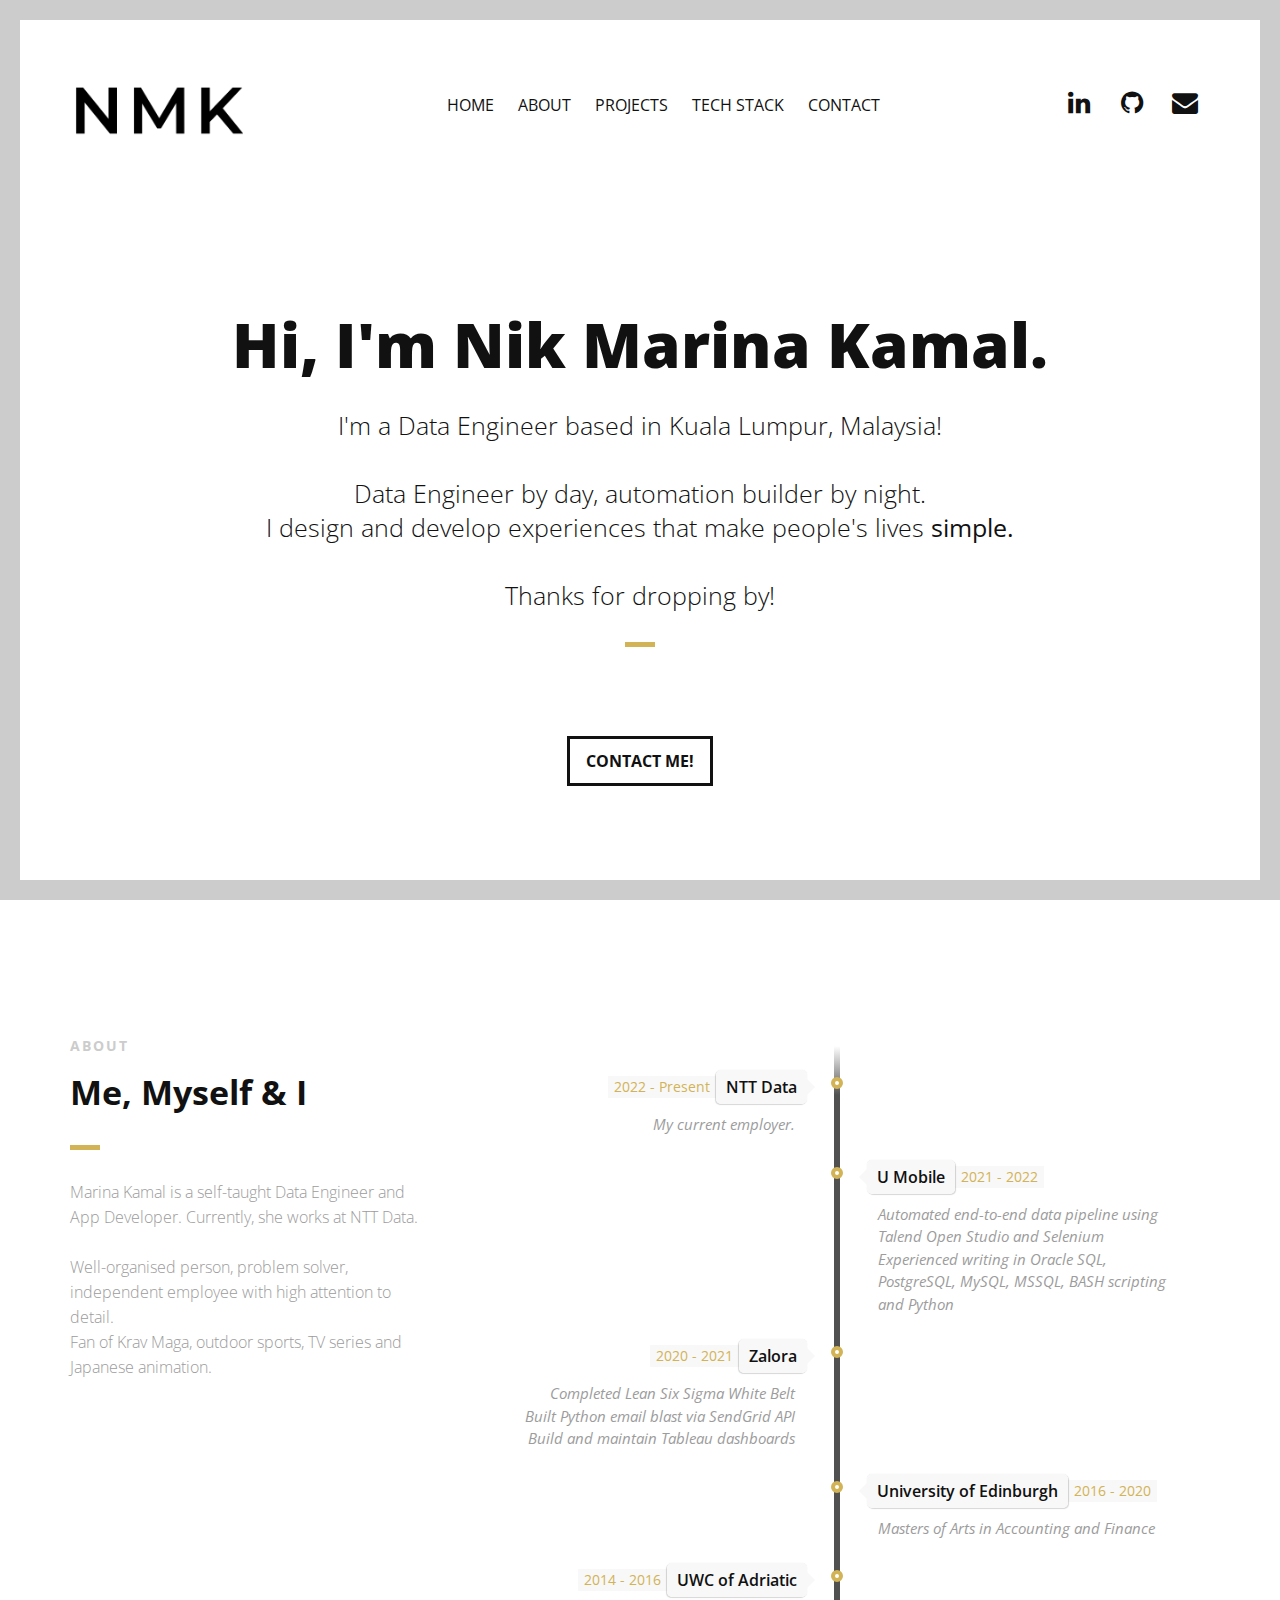
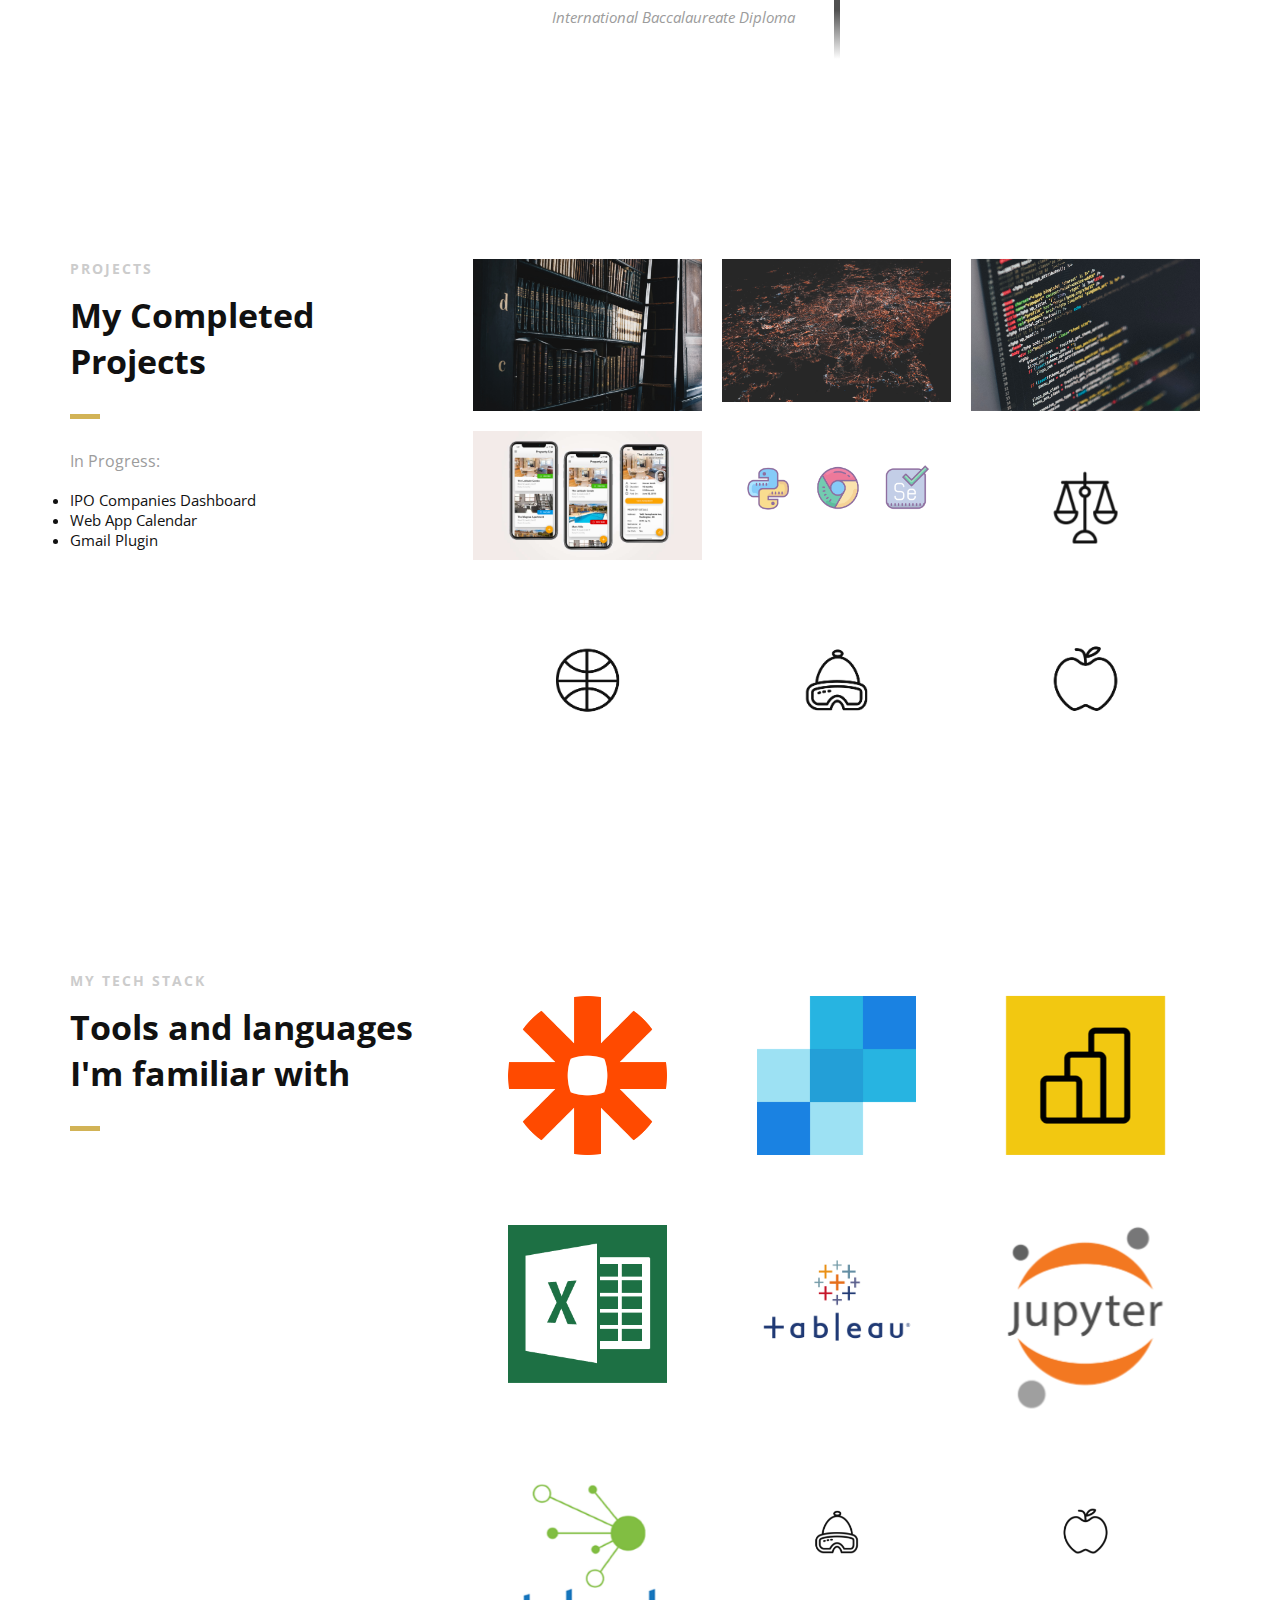
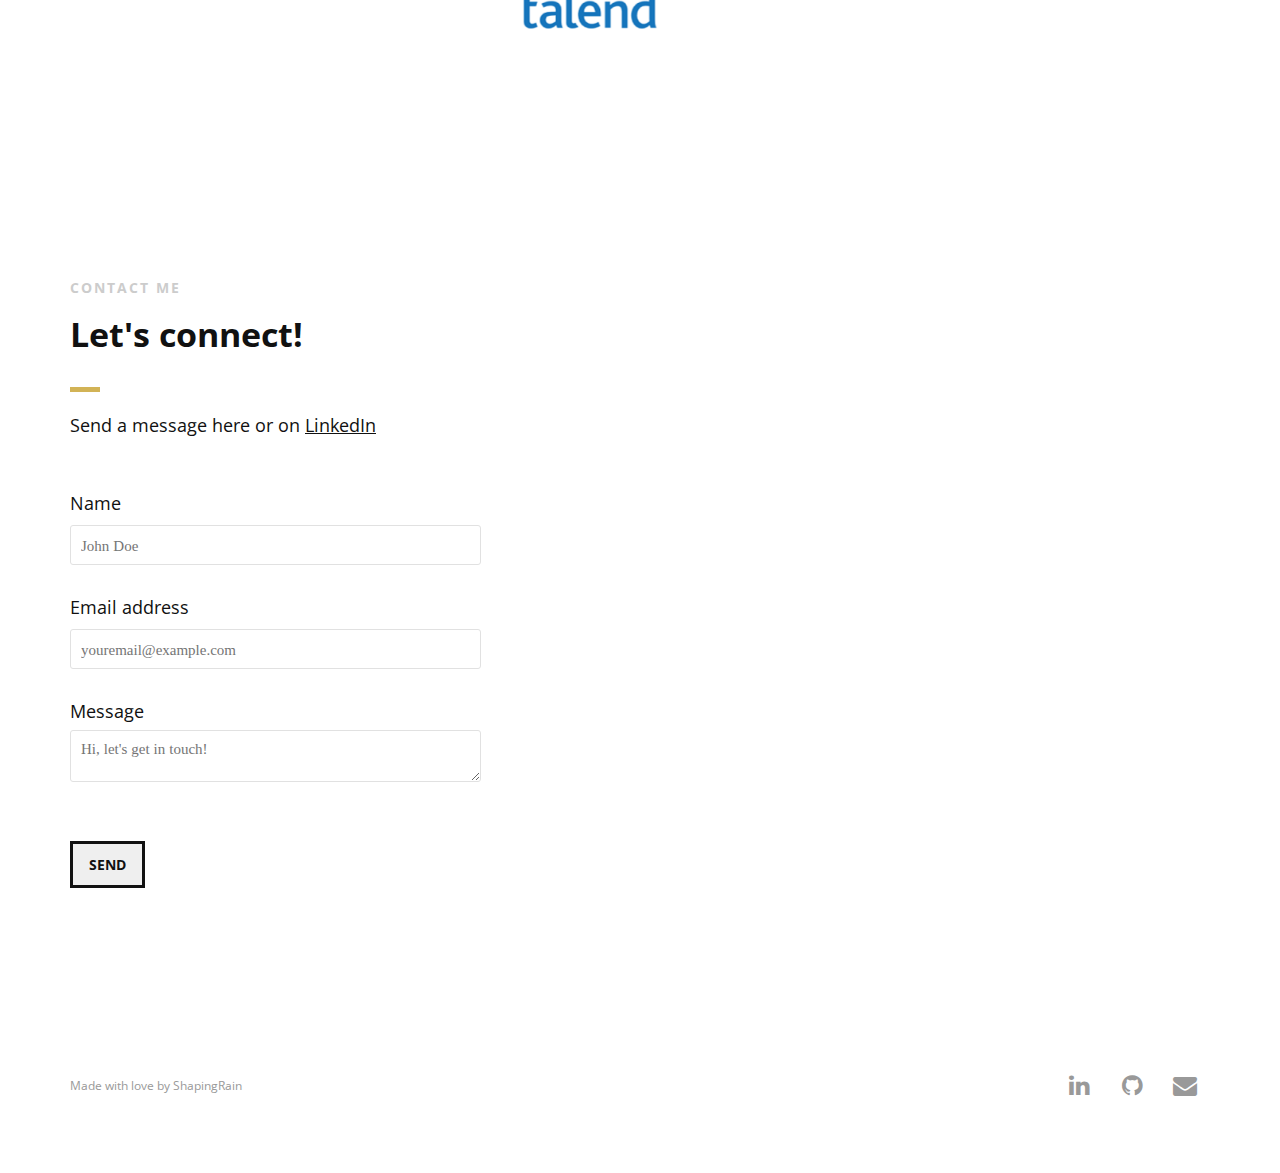
==== commit 2d44feeb: "Update with new job" ====
--- a/index.html
+++ b/index.html
@@ -11,6 +11,9 @@
     <meta name="keywords" content="">
     <meta name="description" content="">
     <meta name="viewport" content="width=device-width, initial-scale=1.0, user-scalable=no" />
+
+    <!--Icon-->
+    <link rel="icon" href="/images/letter-m.png" type="image/icon type" style="background-color: #E9E9E9;">
 
     <!--Favicon-->
     <link rel="shortcut icon" href="images/Group9@2x.png" title="NMK" />
@@ -157,9 +160,9 @@
 
                 <div class="section-heading">
                     <h1>Hi, I'm Nik Marina Kamal.</h1>
-                    <h2 style="font-size: 25px;">I'm a Data Scientist Engineer based in Kuala Lumpur,
+                    <h2 style="font-size: 25px;">I'm a Data Engineer based in Kuala Lumpur,
                         Malaysia!<br></br>
-                        Data Scientist by day, web app creator by night.<br> I design and develop experiences that
+                        Data Engineer by day, automation builder by night.<br> I design and develop experiences that
                         make
                         people's lives <b>simple.</b>
                         <br></br>Thanks for dropping by!
@@ -186,8 +189,8 @@
                             <h3>ABOUT</h3>
                             <h2 class="section-title">Me, Myself & I</h2>
                             <p class="section-subtitle">
-                                Marina Kamal is a self-taught Data Scientist and App Developer.
-                                Currently, she works at U Mobile. <br></br>
+                                Marina Kamal is a self-taught Data Engineer and App Developer.
+                                Currently, she works at NTT Data. <br></br>
                                 Well-organised person, problem solver, independent employee with high attention to
                                 detail. <br>
                                 Fan of Krav Maga, outdoor sports, TV series and Japanese animation.
@@ -203,8 +206,8 @@
                             <li>
                                 <div class="direction-l">
                                     <div class="flag-wrapper">
-                                        <span class="flag">U Mobile</span>
-                                        <span class="time-wrapper"><span class="time">2021 - Present</span></span>
+                                        <span class="flag">NTT Data</span>
+                                        <span class="time-wrapper"><span class="time">2022 - Present</span></span>
                                     </div>
                                     <div class="desc">My current employer.</div>
                                 </div>
@@ -213,29 +216,41 @@
                             <li>
                                 <div class="direction-r">
                                     <div class="flag-wrapper">
-                                        <span class="flag">Zalora</span>
-                                        <span class="time-wrapper"><span class="time">2020 - 2021</span></span>
-                                    </div>
-                                    <div class="desc">Completed Lean Six Sigma White Belt <br>Built Python email blast
-                                        via SendGrid API <br>Build and maintain Tableau dashboards
+                                        <span class="flag">U Mobile</span>
+                                        <span class="time-wrapper"><span class="time">2021 - 2022</span></span>
+                                    </div>
+                                    <div class="desc">Automated end-to-end data pipeline using Talend Open Studio and Selenium <br> 
+                                                    Experienced writing in Oracle SQL, PostgreSQL, MySQL, MSSQL, BASH scripting and Python
                                     </div>
                                 </div>
                             </li>
-
                             <!-- Item 3 -->
                             <li>
                                 <div class="direction-l">
                                     <div class="flag-wrapper">
-                                        <span class="flag">University of Edinburgh</span>
-                                        <span class="time-wrapper"><span class="time">2016 - 2020</span></span>
-                                    </div>
-                                    <div class="desc">Masters of Arts in Accounting and Finance</div>
+                                        <span class="flag">Zalora</span>
+                                        <span class="time-wrapper"><span class="time">2020 - 2021</span></span>
+                                    </div>
+                                    <div class="desc">Completed Lean Six Sigma White Belt <br>Built Python email blast
+                                        via SendGrid API <br>Build and maintain Tableau dashboards
+                                    </div>
                                 </div>
                             </li>
 
                             <!-- Item 4 -->
                             <li>
                                 <div class="direction-r">
+                                    <div class="flag-wrapper">
+                                        <span class="flag">University of Edinburgh</span>
+                                        <span class="time-wrapper"><span class="time">2016 - 2020</span></span>
+                                    </div>
+                                    <div class="desc">Masters of Arts in Accounting and Finance</div>
+                                </div>
+                            </li>
+
+                            <!-- Item 5 -->
+                            <li>
+                                <div class="direction-l">
                                     <div class="flag-wrapper">
                                         <span class="flag">UWC of Adriatic</span>
                                         <span class="time-wrapper"><span class="time">2014 - 2016</span></span>
@@ -264,9 +279,10 @@
                             <h2 class="section-title">My Completed Projects</h2>
                             <p class="section-subtitle"><b>In Progress:</b>
                             <ul>
-                                <li>Property Management Mobile App (Demo)</li>
+                                <!--<li>Property Management Mobile App (Demo)</li>-->
                                 <li>IPO Companies Dashboard</li>
                                 <li>Web App Calendar</li>
+                                <li>Gmail Plugin</li>
                             </ul>
                             </p>
                         </div>
@@ -298,15 +314,15 @@
                         </a>
                         <a href="#" class="col-3">
                             <div class="project-padding">
-                                <img src="images/company-images/company-logo4.png" alt="Company" />
-                                <div class="client-overlay"><span>Mustache</span></div>
-                            </div>
-
-                        </a>
-                        <a href="#" class="col-3">
-                            <div class="project-padding">
-                                <img src="images/company-images/company-logo5.png" alt="Company" />
-                                <div class="client-overlay"><span>Goat</span></div>
+                                <img src="images/gallery-images/property_app.JPG" alt="Property Management Mobile App (Demo)" />
+                                <div class="client-overlay"><span>Property Management Mobile App (Demo)</span></div>
+                            </div>
+
+                        </a>
+                        <a href="#" class="col-3">
+                            <div class="project-padding">
+                                <img src="images/gallery-images/selenium.PNG" alt="Webscraping" />
+                                <div class="client-overlay"><span>Webscraping using Selenium</span></div>
                             </div>
 
                         </a>
@@ -398,7 +414,7 @@
                                 </div>
                                 <!--Icon Block Description-->
                                 <div class="icon-block-description">
-                                    <h4>Oracle(PL/SQL), MSSQL(SQL Server)</h4>
+                                    <h4>Oracle(PL/SQL), MSSQL(SQL Server), PostgreSQL, MySQL</h4>
                                 </div>
                             </div>
                             </p>
@@ -433,8 +449,8 @@
                             <div class="client-overlay"><span>Jupyter</span></div>
                         </a>
                         <a href="#" class="col-3">
-                            <img src="images/company-images/company-logo7.png" alt="Company" />
-                            <div class="client-overlay"><span>Ball</span></div>
+                            <img src="images/company-images/talend-tutorial.png" alt="Talend Open Studio" />
+                            <div class="client-overlay"><span>Talend Open Studio</span></div>
                         </a>
                         <a href="#" class="col-3">
                             <img src="images/company-images/company-logo8.png" alt="Company" />
@@ -460,6 +476,7 @@
                         <div class="section-heading">
                             <h3>CONTACT ME</h3>
                             <h2 class="section-title">Let's connect!</h2>
+                            <h4><label>Send a message here or on <u href="https://www.linkedin.com/in/nikmarinakamal/"> LinkedIn</u></label></h4>
                             <form style="margin-top:20px;" action="https://formspree.io/xqkyjpbe" method="POST">
                                 <div class="fa form-group">
                                     <input type="hidden" name="_subject"
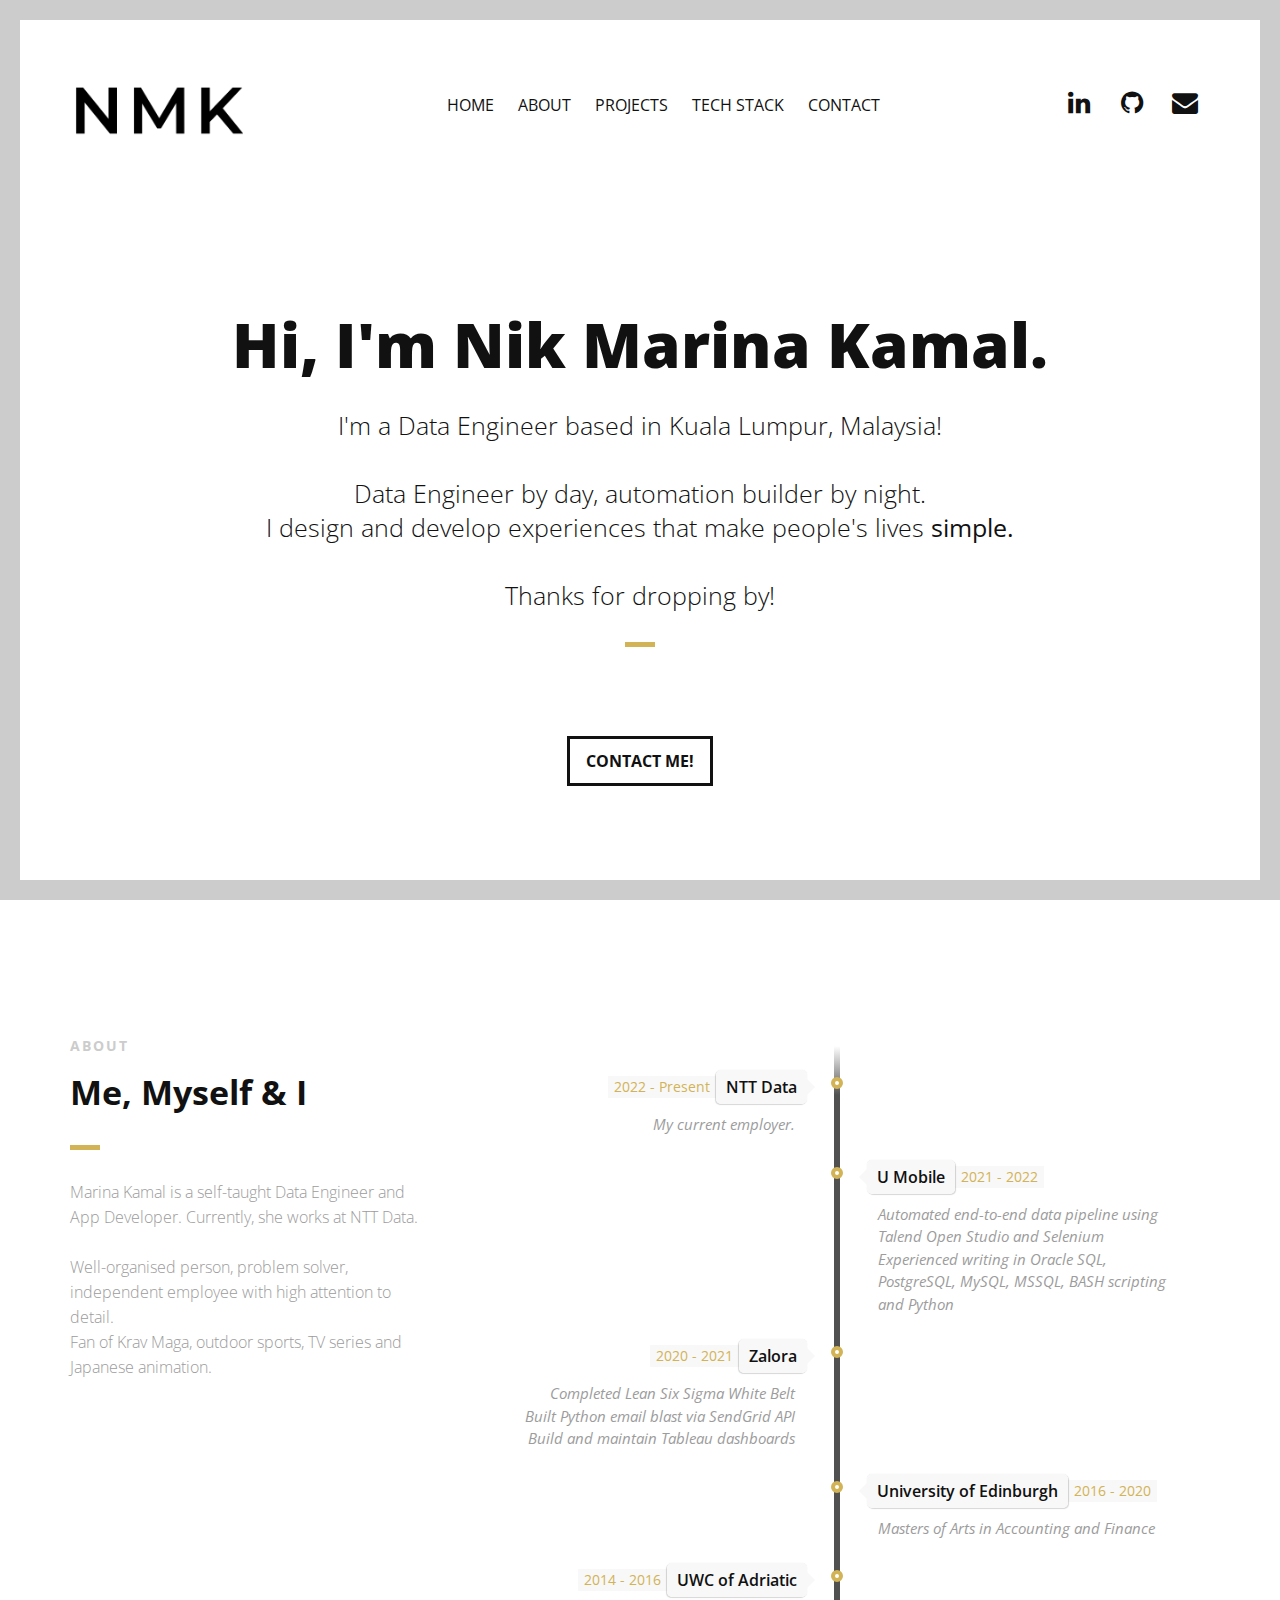
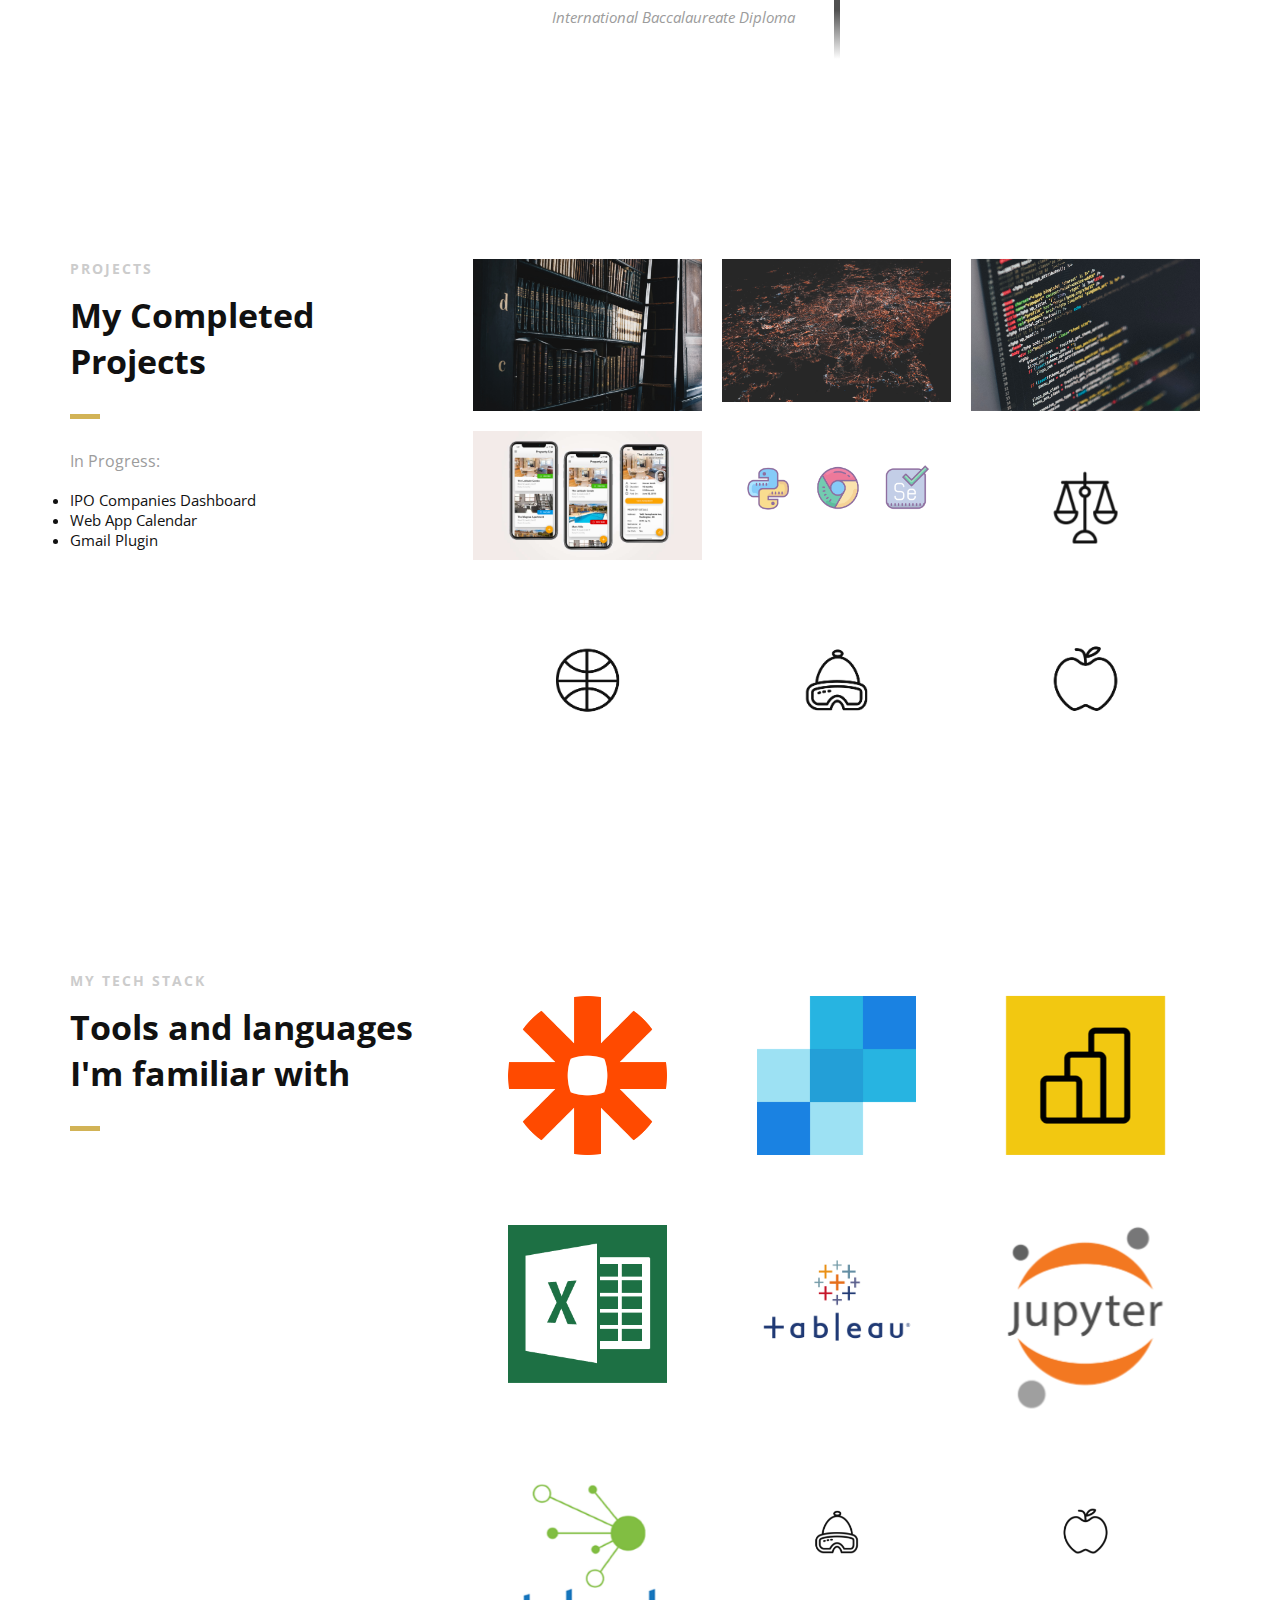
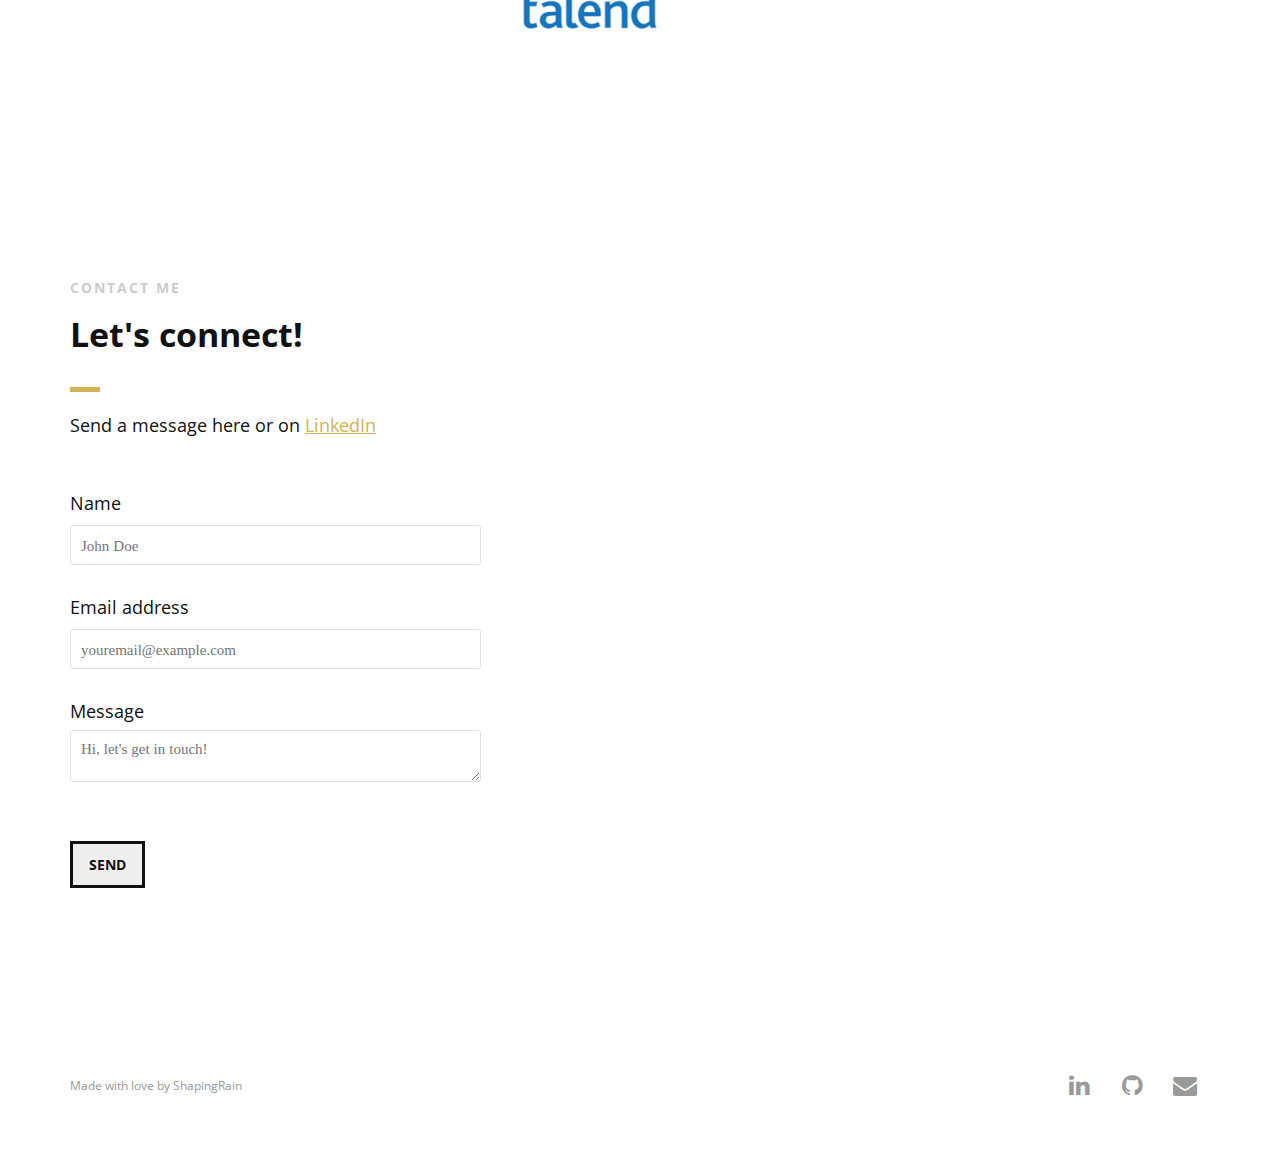
==== commit d428f54a: "Update index.html" ====
--- a/index.html
+++ b/index.html
@@ -5,7 +5,7 @@
     <meta charset="UTF-8">
 
     <!--Page Title-->
-    <title>Data Scientist | Nik Marina K.</title>
+    <title>Data Engineer | NMK </title>
 
     <!--Meta Keywords and Description-->
     <meta name="keywords" content="">
@@ -476,7 +476,7 @@
                         <div class="section-heading">
                             <h3>CONTACT ME</h3>
                             <h2 class="section-title">Let's connect!</h2>
-                            <h4><label>Send a message here or on <u href="https://www.linkedin.com/in/nikmarinakamal/"> LinkedIn</u></label></h4>
+                            <h4><label>Send a message here or on <a href="https://www.linkedin.com/in/nikmarinakamal/">  <u> LinkedIn</u></a></label></h4>
                             <form style="margin-top:20px;" action="https://formspree.io/xqkyjpbe" method="POST">
                                 <div class="fa form-group">
                                     <input type="hidden" name="_subject"
@@ -594,4 +594,4 @@
 
 </body>
 
-</html>+</html>
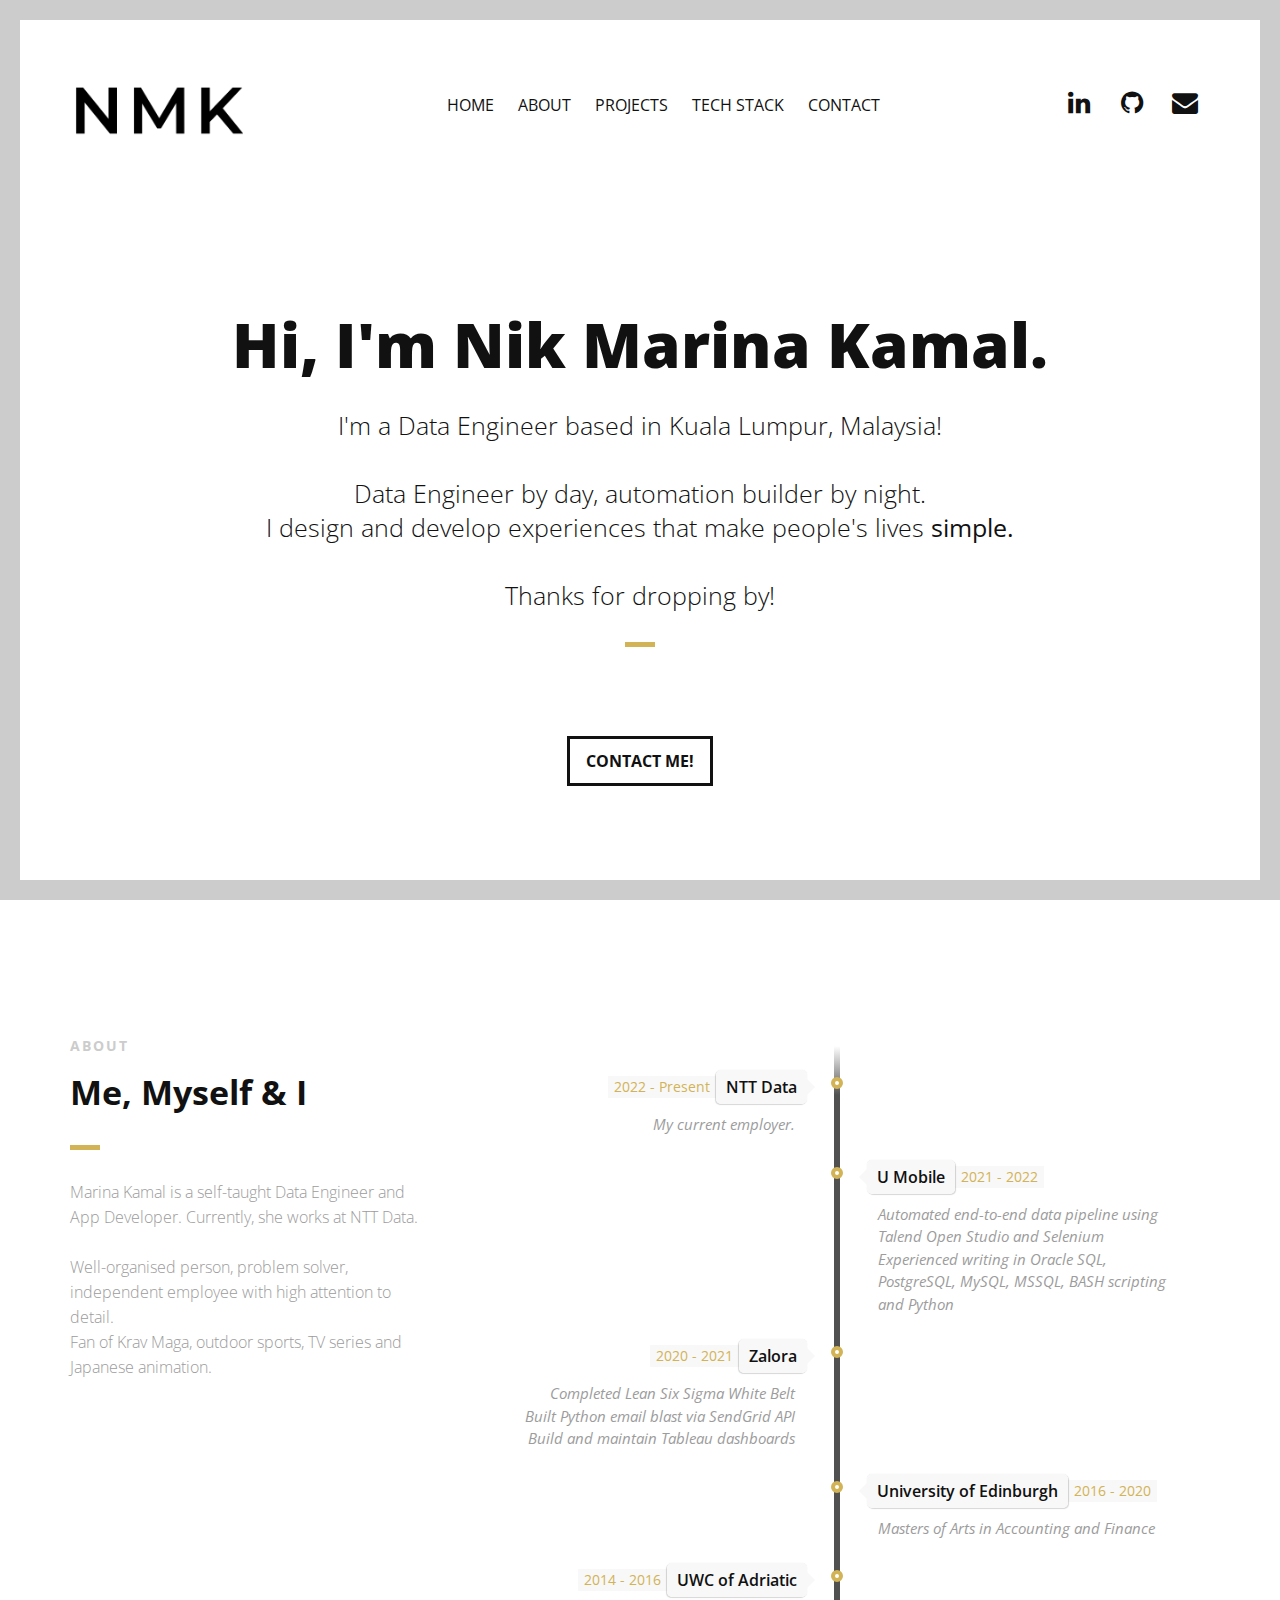
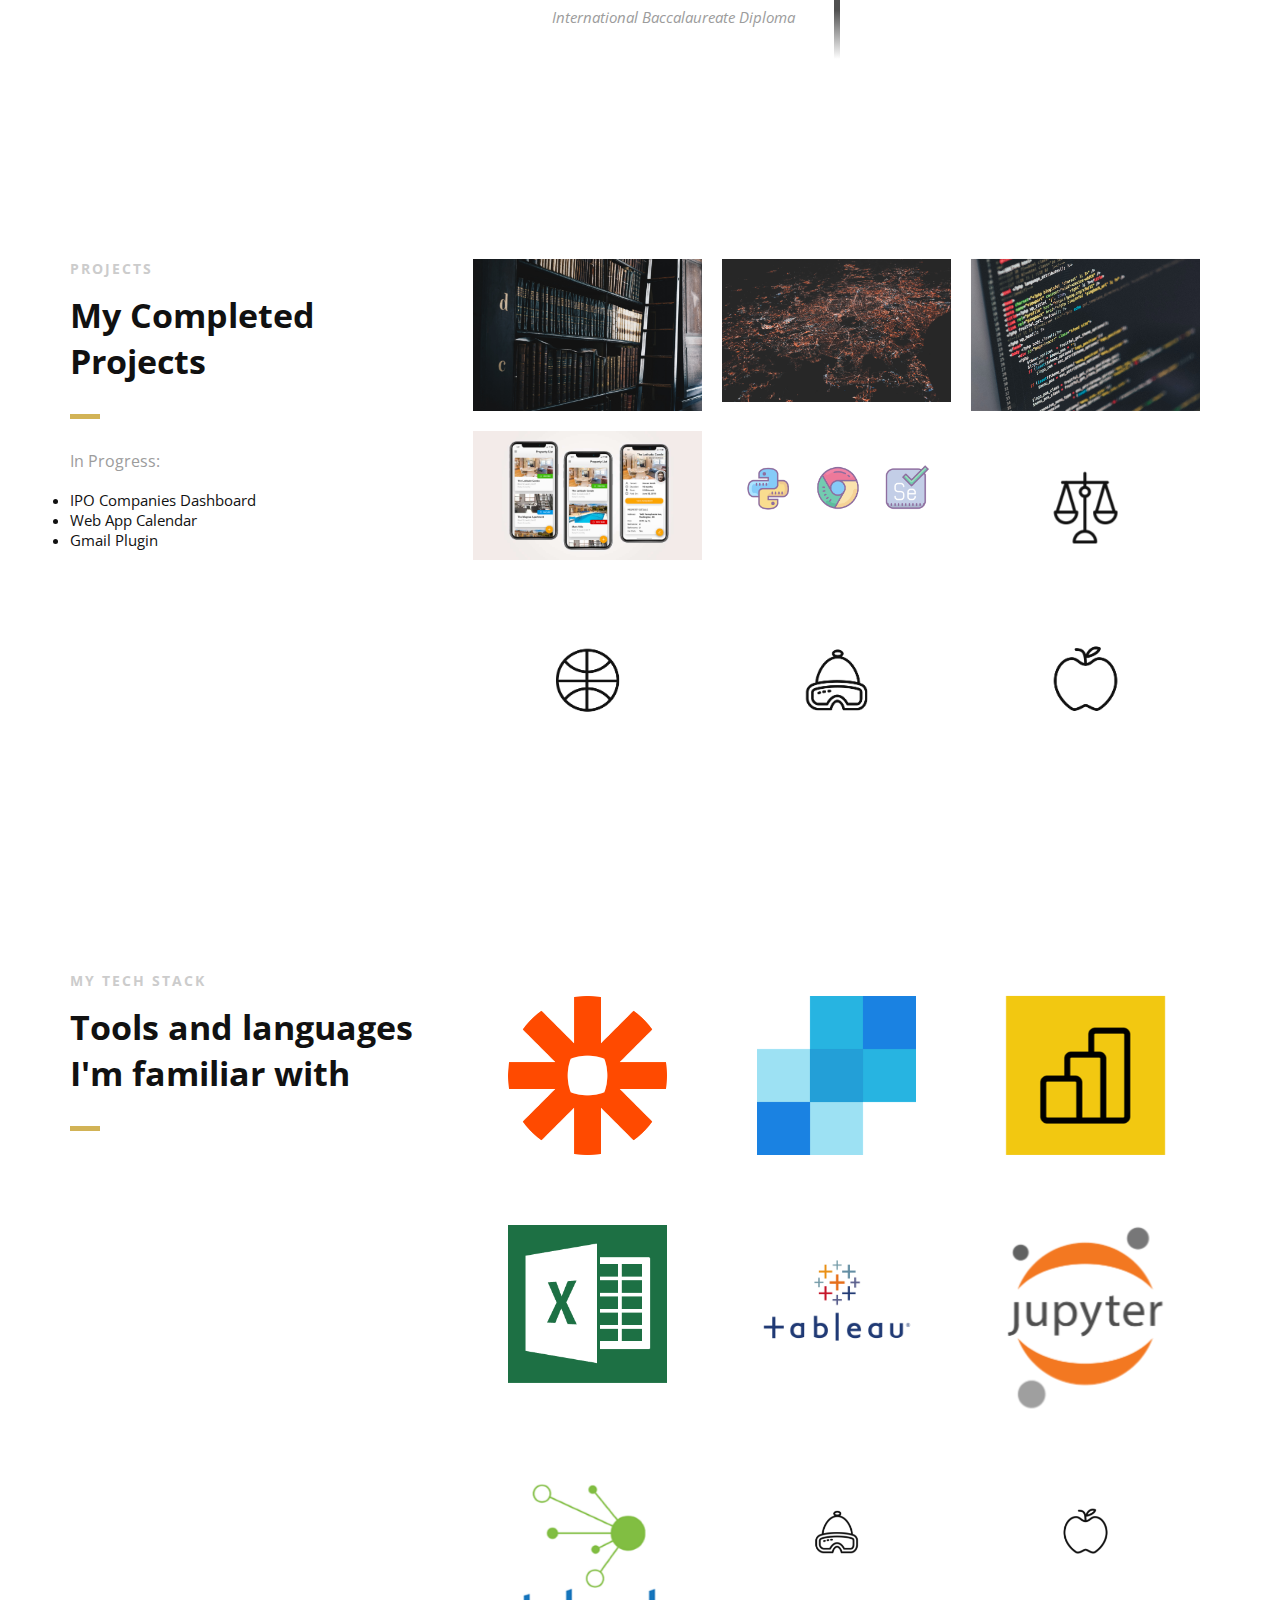
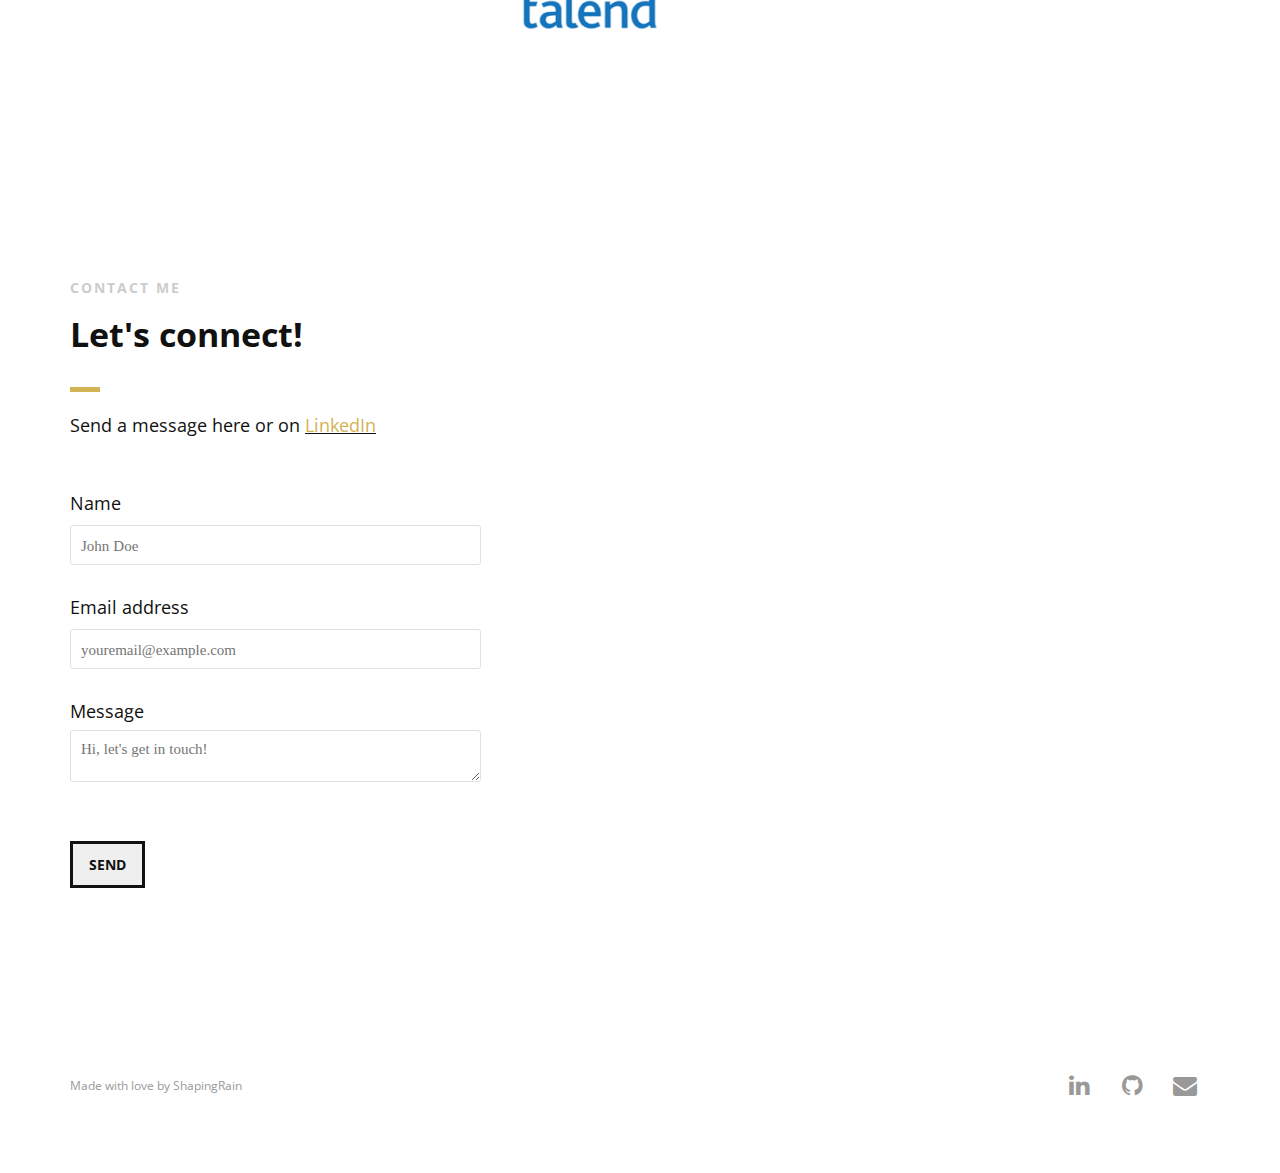
==== commit e1ff9a58: "edit" ====
--- a/index.html
+++ b/index.html
@@ -476,7 +476,7 @@
                         <div class="section-heading">
                             <h3>CONTACT ME</h3>
                             <h2 class="section-title">Let's connect!</h2>
-                            <h4><label>Send a message here or on <a href="https://www.linkedin.com/in/nikmarinakamal/">  <u> LinkedIn</u></a></label></h4>
+                            <h4><label>Send a message here or on <u><a href="https://www.linkedin.com/in/nikmarinakamal/"> LinkedIn</a></u></label></h4>
                             <form style="margin-top:20px;" action="https://formspree.io/xqkyjpbe" method="POST">
                                 <div class="fa form-group">
                                     <input type="hidden" name="_subject"
@@ -594,4 +594,4 @@
 
 </body>
 
-</html>
+</html>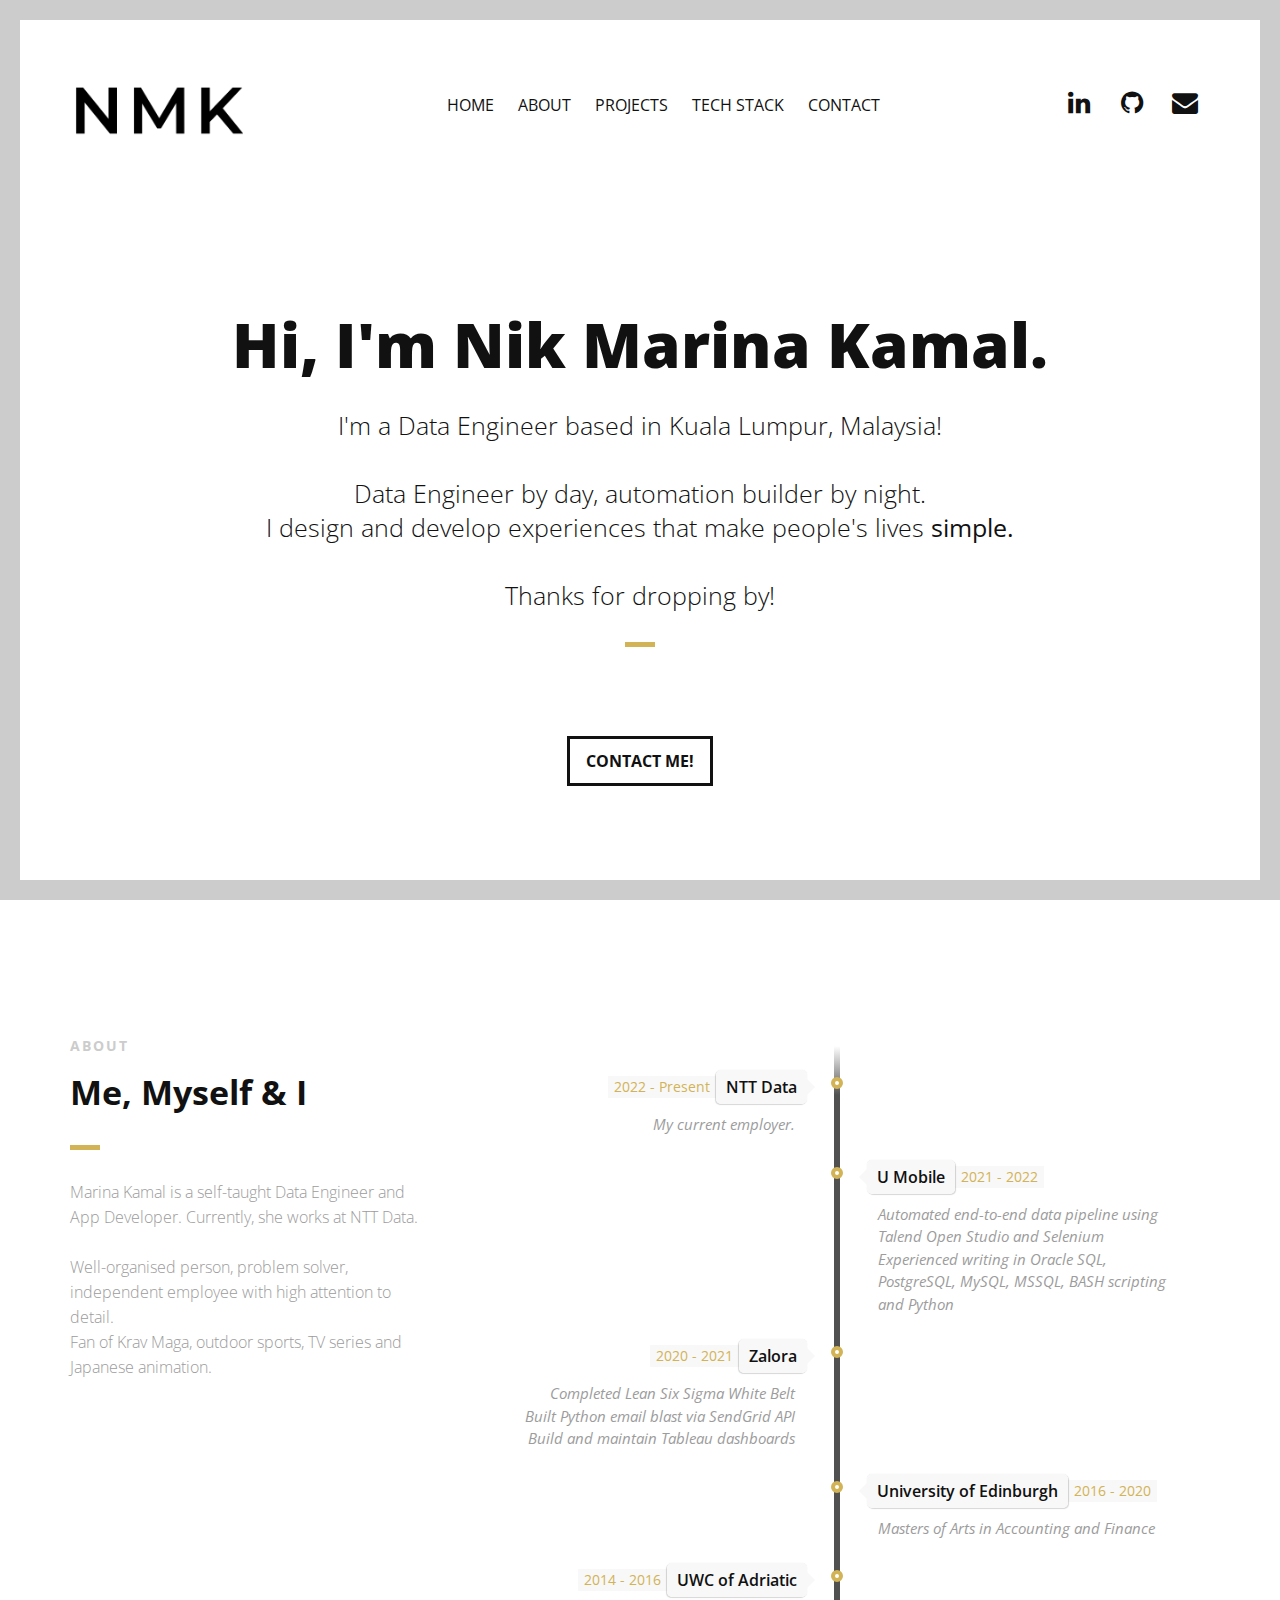
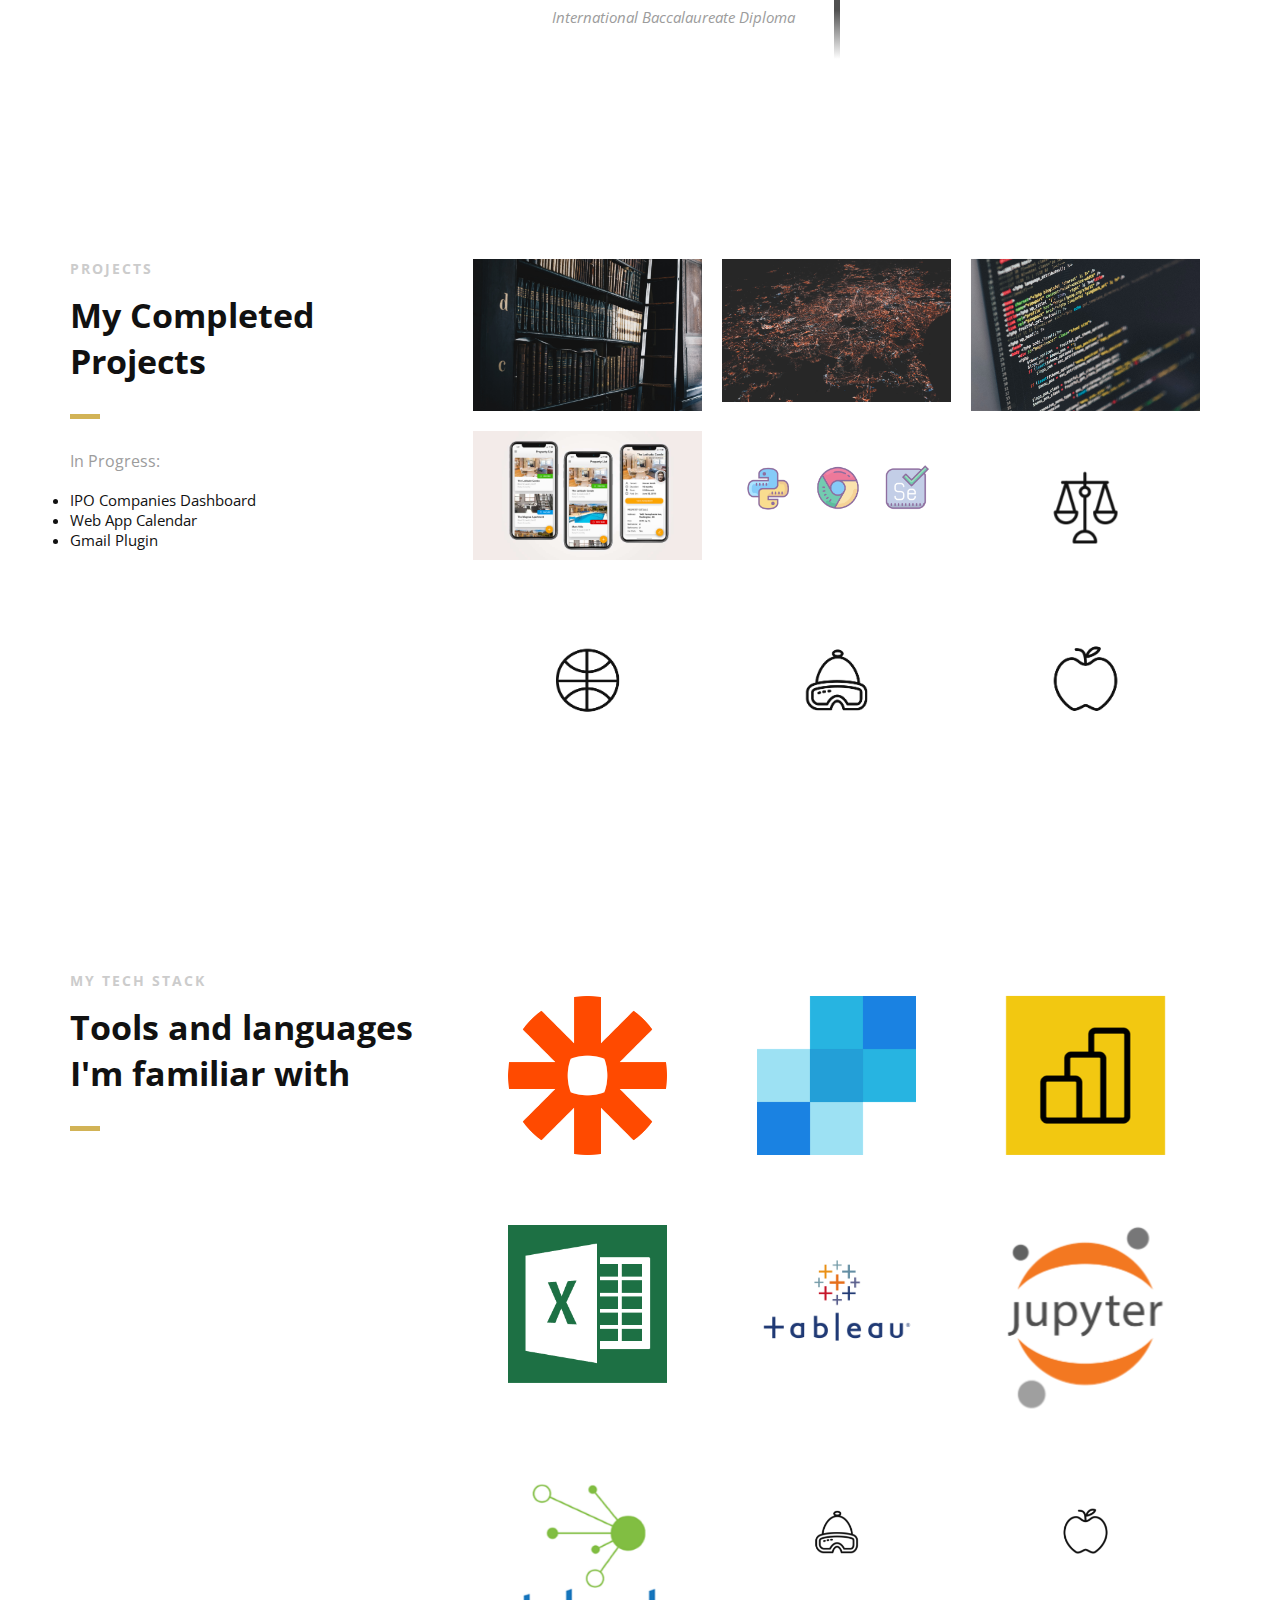
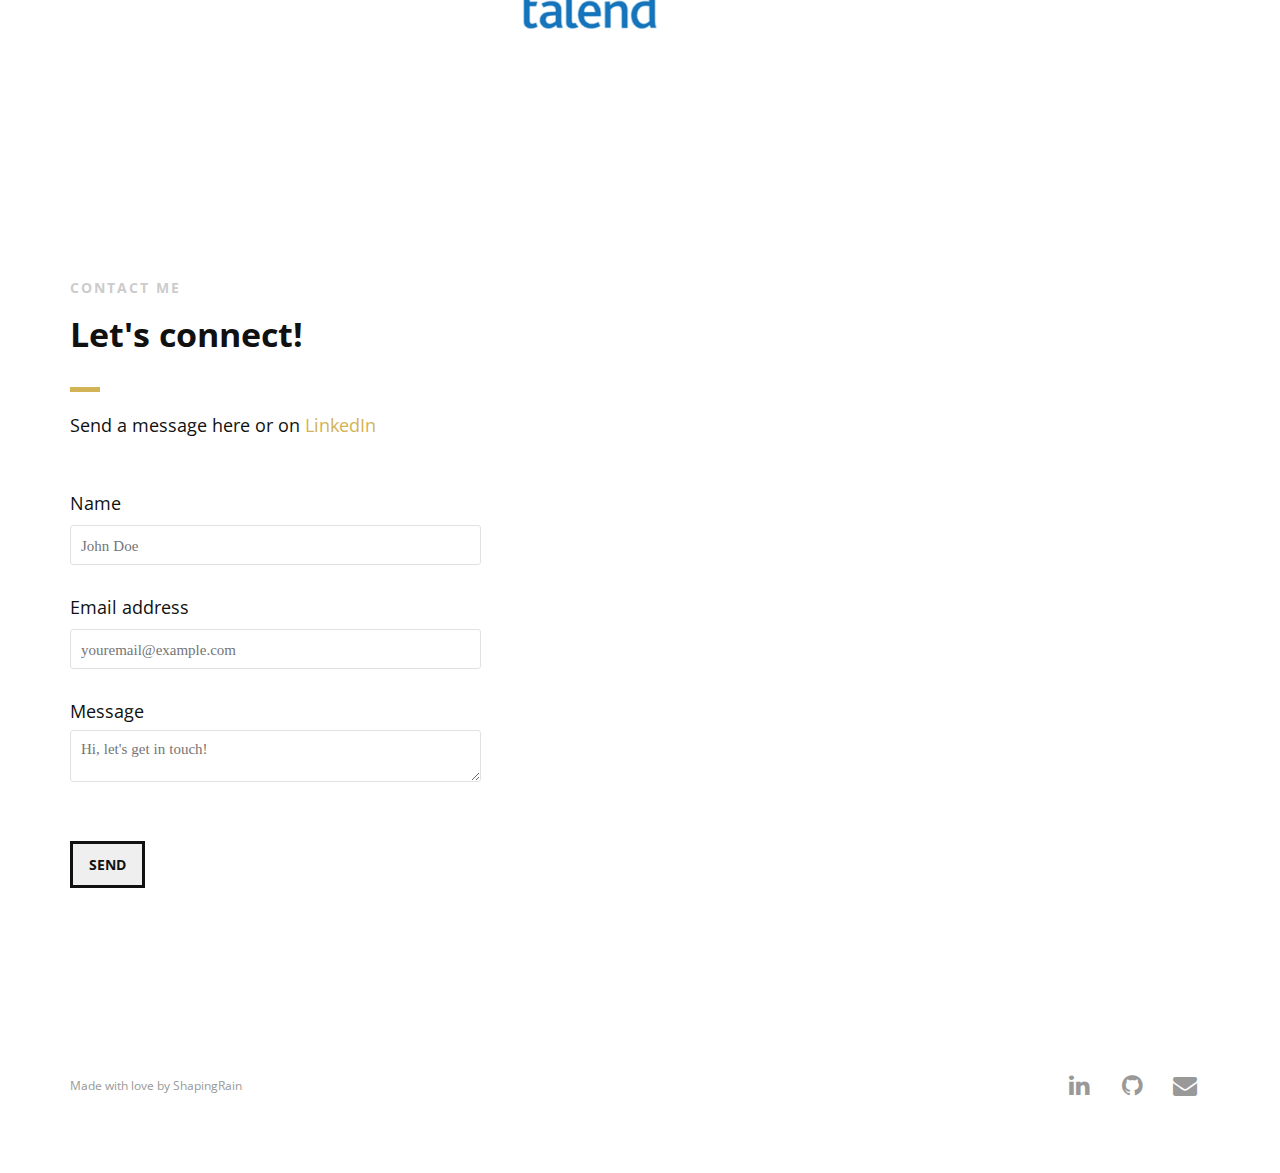
==== commit 63e88873: "Merge branch 'personal_website_edit_2022' of https://github.com/marinakamal/personal-website into pe" ====
--- a/index.html
+++ b/index.html
@@ -476,7 +476,7 @@
                         <div class="section-heading">
                             <h3>CONTACT ME</h3>
                             <h2 class="section-title">Let's connect!</h2>
-                            <h4><label>Send a message here or on <u><a href="https://www.linkedin.com/in/nikmarinakamal/"> LinkedIn</a></u></label></h4>
+                            <h4><label>Send a message here or on <u></u><a href="https://www.linkedin.com/in/nikmarinakamal/"> LinkedIn</a></u></label></h4>
                             <form style="margin-top:20px;" action="https://formspree.io/xqkyjpbe" method="POST">
                                 <div class="fa form-group">
                                     <input type="hidden" name="_subject"
@@ -594,4 +594,4 @@
 
 </body>
 
-</html>+</html>
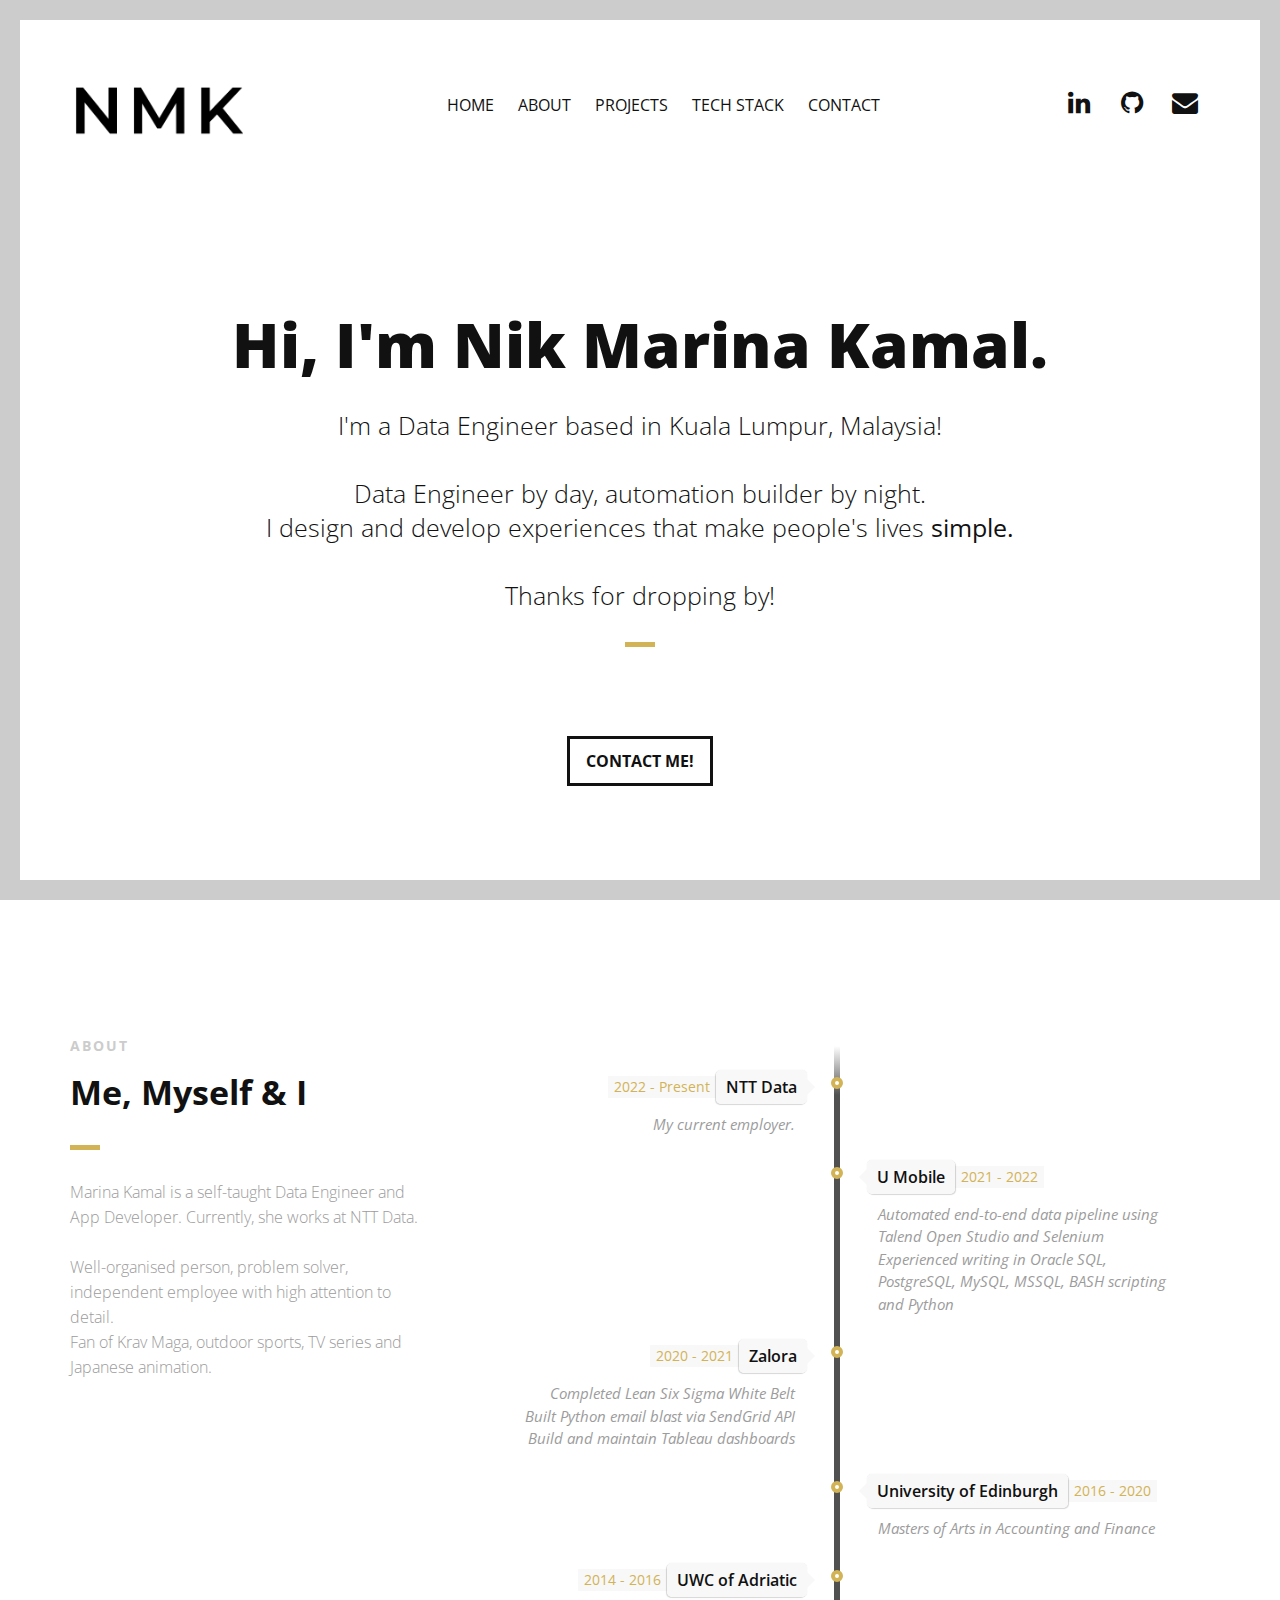
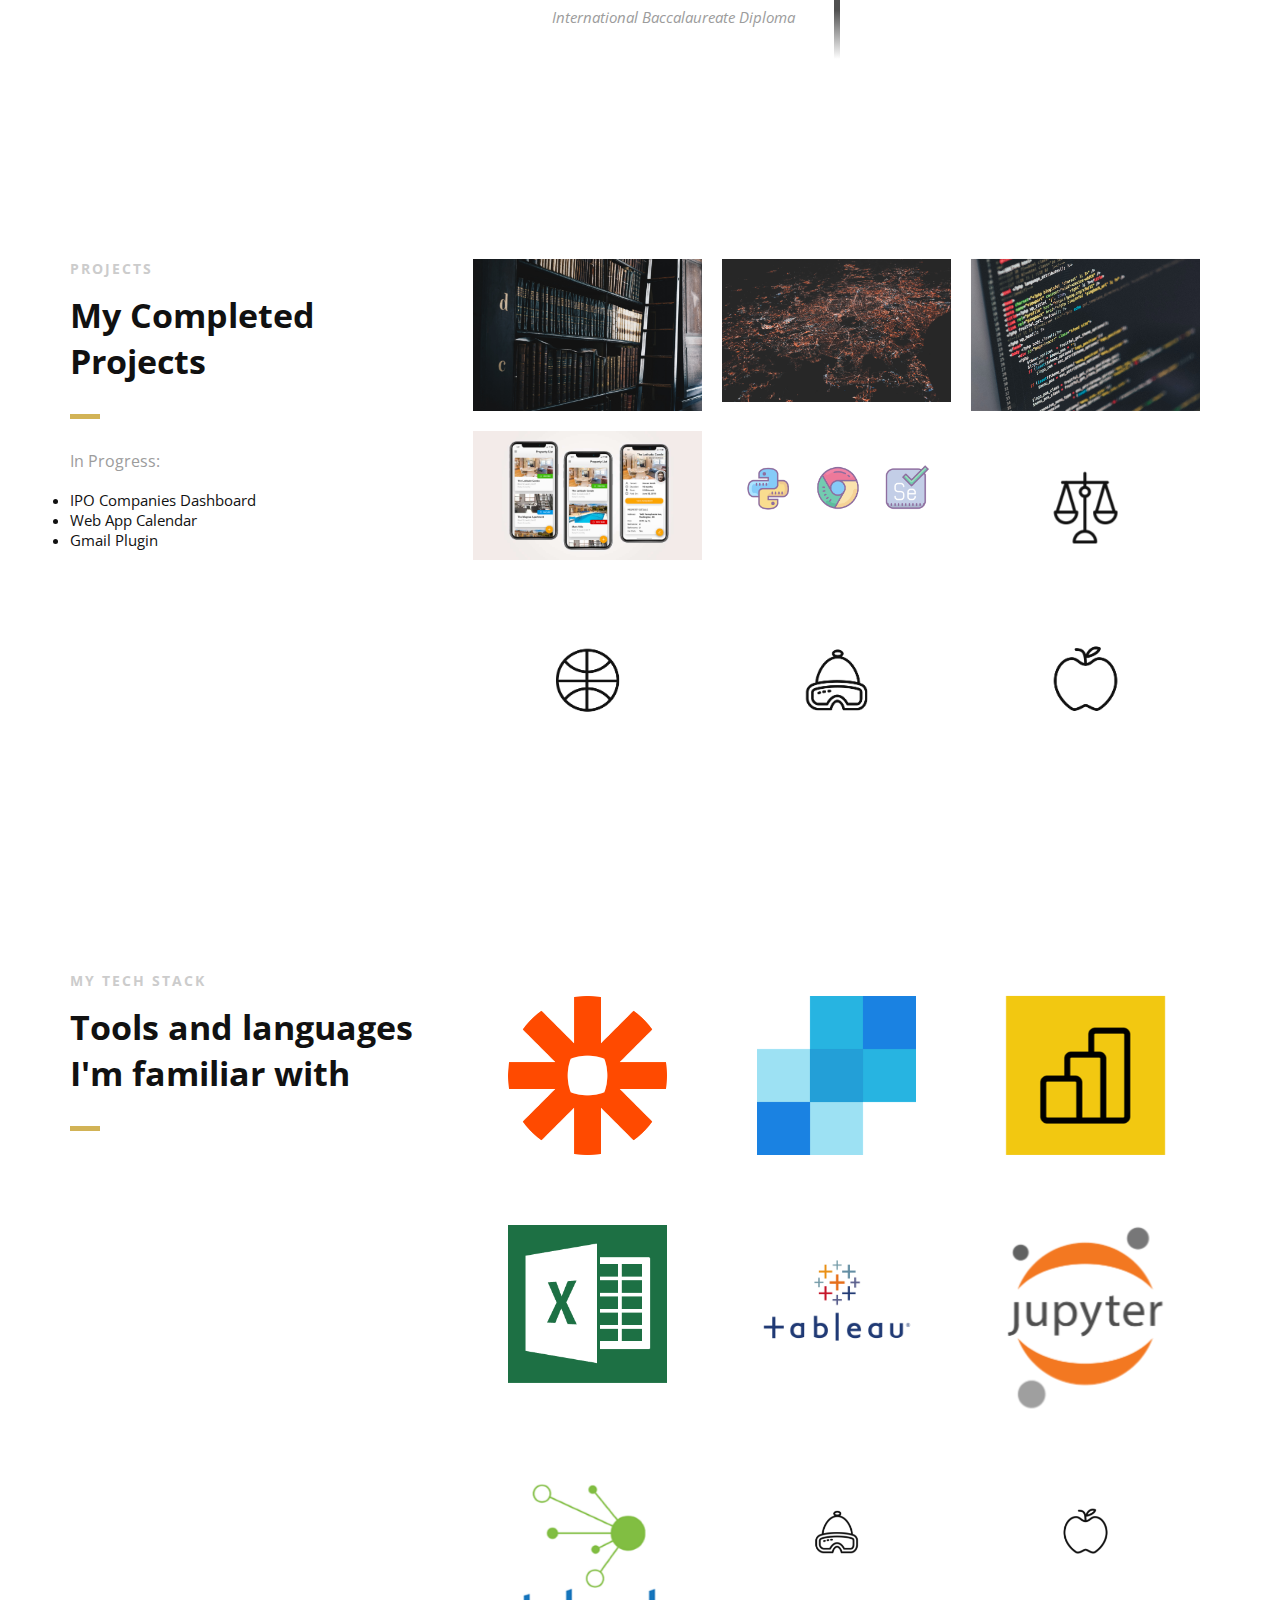
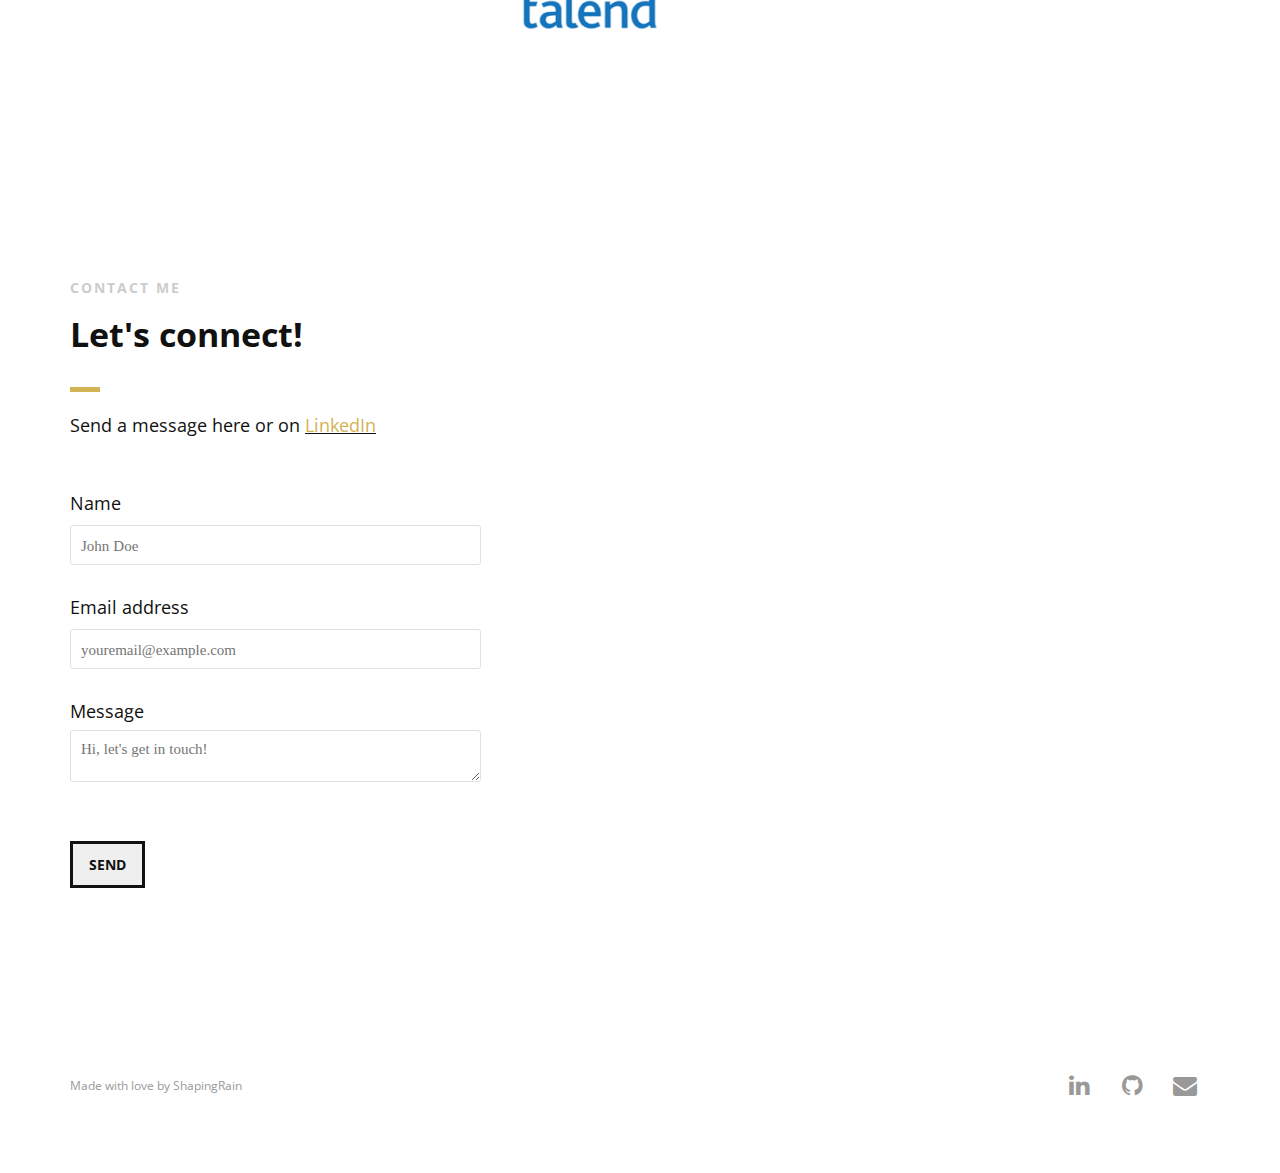
==== commit df076f50: "edit" ====
--- a/index.html
+++ b/index.html
@@ -476,7 +476,7 @@
                         <div class="section-heading">
                             <h3>CONTACT ME</h3>
                             <h2 class="section-title">Let's connect!</h2>
-                            <h4><label>Send a message here or on <u></u><a href="https://www.linkedin.com/in/nikmarinakamal/"> LinkedIn</a></u></label></h4>
+                            <h4><label>Send a message here or on <u><a href="https://www.linkedin.com/in/nikmarinakamal/"> LinkedIn</a></u></label></h4>
                             <form style="margin-top:20px;" action="https://formspree.io/xqkyjpbe" method="POST">
                                 <div class="fa form-group">
                                     <input type="hidden" name="_subject"
